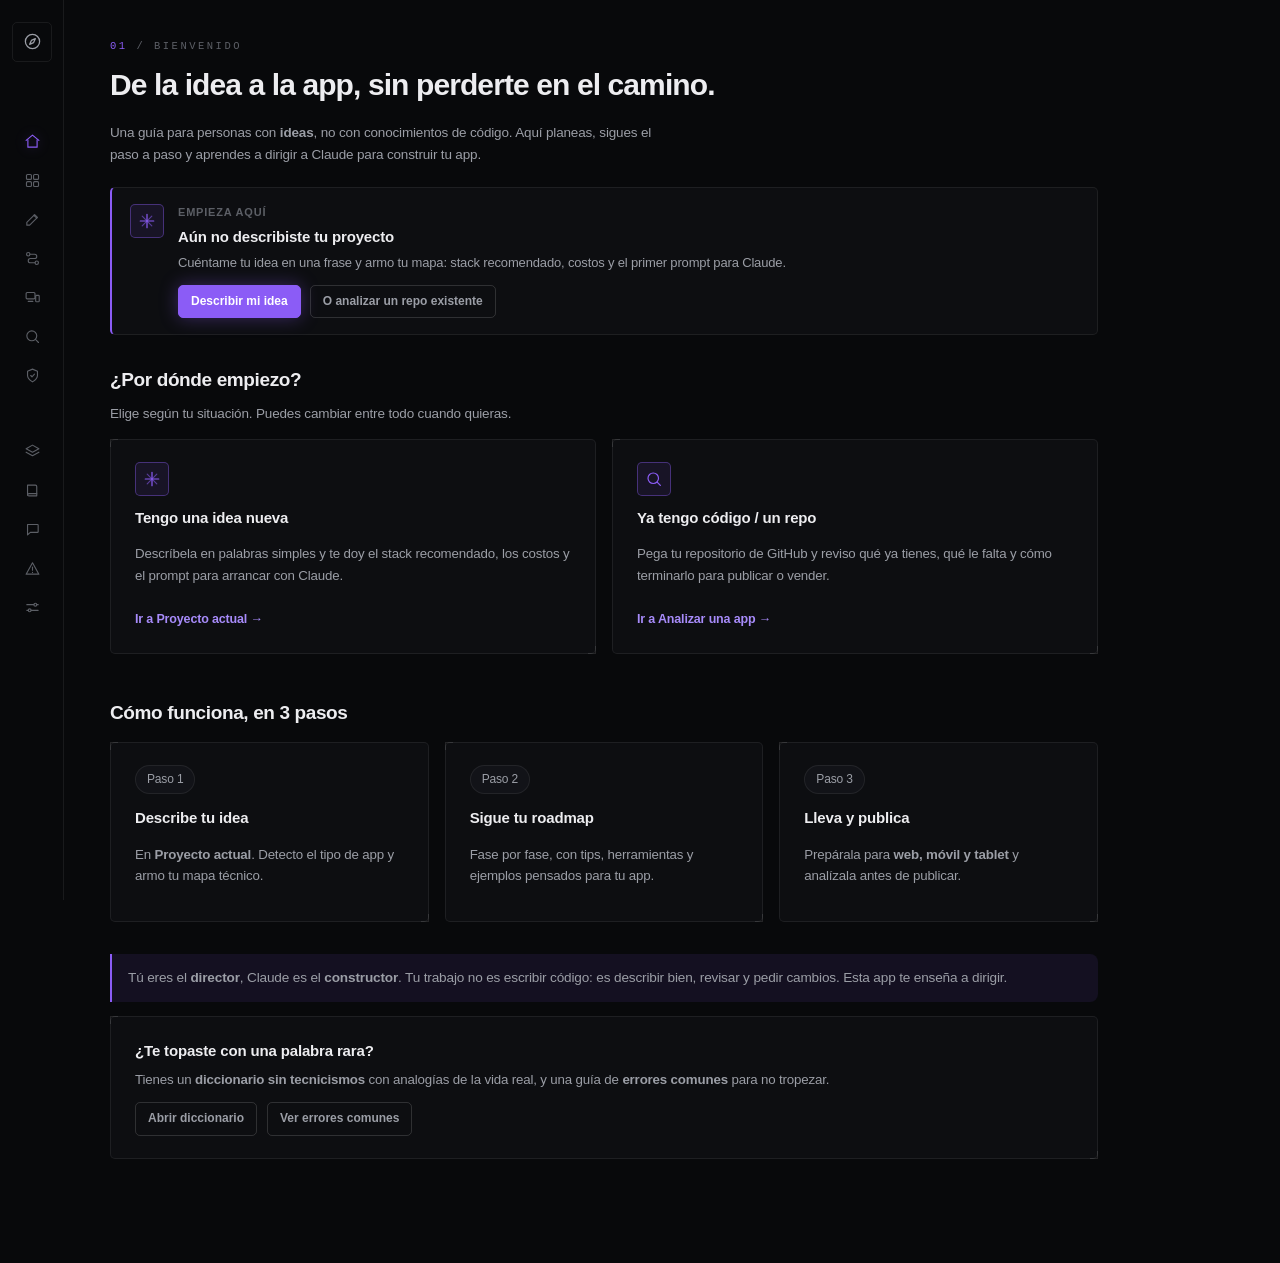
==== index.html @ 5eebf290 "Seguridad: añade .gitignore, vercel.json con CSP y elimina onclick inline - .gitignore: excluye .env" ====
<!DOCTYPE html>
<html lang="es" data-theme="dark">
<head>
<meta charset="UTF-8">
<meta name="viewport" content="width=device-width, initial-scale=1.0, viewport-fit=cover">
<title>Mapa de Apps · Tu copiloto de vibecoding</title>
<link rel="manifest" href="manifest.webmanifest">
<meta name="theme-color" content="#08090b" id="theme-color-meta">
<meta name="apple-mobile-web-app-capable" content="yes">
<meta name="apple-mobile-web-app-status-bar-style" content="black-translucent">
<meta name="apple-mobile-web-app-title" content="Mapa de Apps">
<link rel="apple-touch-icon" href="icon-192.png">
<link rel="icon" type="image/png" href="icon-192.png">
<link rel="stylesheet" href="styles.css">
</head>
<body>
<div class="wrap">
  <aside>
    <div class="brand"><div class="logo"><svg viewBox="0 0 24 24"><circle cx="12" cy="12" r="9"/><path d="M15.6 8.4l-2.2 5-5 2.2 2.2-5z"/></svg></div><div class="brand-txt"><b>Mapa de Apps</b><span>Tu copiloto de vibecoding</span></div></div>
    <nav id="nav">
      <div class="nav-h">Empieza aquí</div>
      <button class="nav-b on" data-go="inicio"><span class="num">01</span><span class="ic"><svg viewBox="0 0 24 24"><path d="M3 10.5 12 3l9 7.5"/><path d="M5.5 9.5V20h13V9.5"/></svg></span><span class="lbl">Inicio</span></button>
      <button class="nav-b" data-go="dashboard"><span class="num">02</span><span class="ic"><svg viewBox="0 0 24 24"><rect x="3.5" y="3.5" width="7" height="7" rx="1.5"/><rect x="13.5" y="3.5" width="7" height="7" rx="1.5"/><rect x="3.5" y="13.5" width="7" height="7" rx="1.5"/><rect x="13.5" y="13.5" width="7" height="7" rx="1.5"/></svg></span><span class="lbl">Mis proyectos</span></button>
      <button class="nav-b" data-go="proyecto"><span class="num">03</span><span class="ic"><svg viewBox="0 0 24 24"><path d="M4 20h4L19 9l-4-4L4 16z"/><path d="M14 6l4 4"/></svg></span><span class="lbl">Proyecto actual</span></button>
      <button class="nav-b" data-go="roadmap"><span class="num">04</span><span class="ic"><svg viewBox="0 0 24 24"><circle cx="6" cy="6" r="2.4"/><circle cx="18" cy="18" r="2.4"/><path d="M8.4 6H15a3 3 0 0 1 0 6H9a3 3 0 0 0 0 6h6.6"/></svg></span><span class="lbl">Roadmap del proyecto</span></button>
      <button class="nav-b" data-go="dispositivos"><span class="num">05</span><span class="ic"><svg viewBox="0 0 24 24"><rect x="3" y="5" width="12.5" height="9" rx="1.5"/><path d="M6 17.5h6.5"/><rect x="16.5" y="9" width="5" height="9" rx="1.2"/></svg></span><span class="lbl">Llevar a dispositivos</span></button>
      <button class="nav-b" data-go="analizar"><span class="num">06</span><span class="ic"><svg viewBox="0 0 24 24"><circle cx="11" cy="11" r="7"/><path d="M20.5 20.5 16.5 16.5"/></svg></span><span class="lbl">Analizar una app</span></button>
      <button class="nav-b" data-go="seguridad"><span class="num">07</span><span class="ic"><svg viewBox="0 0 24 24"><path d="M12 3l7 3v6c0 4-3 6.5-7 9-4-2.5-7-5-7-9V6z"/><path d="M9.5 12l1.8 1.8 3.5-3.6"/></svg></span><span class="lbl">Seguridad</span></button>
      <div class="nav-h">La guía</div>
      <button class="nav-b" data-go="arquitectura"><span class="num">08</span><span class="ic"><svg viewBox="0 0 24 24"><path d="M12 3l9 5-9 5-9-5z"/><path d="M3 13l9 5 9-5"/></svg></span><span class="lbl">Mapa de arquitectura</span></button>
      <button class="nav-b" data-go="diccionario"><span class="num">09</span><span class="ic"><svg viewBox="0 0 24 24"><path d="M5 4.5h11a2 2 0 0 1 2 2v13H7a2 2 0 0 1-2-2z"/><path d="M18 16.5H7a2 2 0 0 0-2 2"/></svg></span><span class="lbl">Diccionario</span></button>
      <button class="nav-b" data-go="prompts"><span class="num">10</span><span class="ic"><svg viewBox="0 0 24 24"><path d="M5 5h14a1 1 0 0 1 1 1v9a1 1 0 0 1-1 1H9l-4 3.5z"/></svg></span><span class="lbl">Prompts para Claude</span></button>
      <button class="nav-b" data-go="errores"><span class="num">11</span><span class="ic"><svg viewBox="0 0 24 24"><path d="M12 4 21 20H3z"/><path d="M12 10v4.5"/><path d="M12 17.5h.01"/></svg></span><span class="lbl">Errores comunes</span></button>
      <button class="nav-b" data-go="ajustes"><span class="num">12</span><span class="ic"><svg viewBox="0 0 24 24"><path d="M4 8h10M18 8h2M4 16h2M10 16h10"/><circle cx="16" cy="8" r="2"/><circle cx="8" cy="16" r="2"/></svg></span><span class="lbl">Ajustes</span></button>
    </nav>
    <div class="side-active">Proyecto activo:<b id="sideActive">—</b></div>
    <div class="side-foot">Hecho para personas con ideas, no con conocimientos de código. Todo se guarda en tu navegador.</div>
    <button class="theme-btn" id="themeBtnRail" title="Cambiar tema">
      <span class="i"><svg viewBox="0 0 24 24"><circle cx="12" cy="12" r="4"/><path d="M12 2v2.5M12 19.5V22M2 12h2.5M19.5 12H22M4.9 4.9l1.8 1.8M17.3 17.3l1.8 1.8M19.1 4.9l-1.8 1.8M6.7 17.3l-1.8 1.8"/></svg></span>
      <span class="lbl" id="themeLabel">Tema claro</span>
    </button>
  </aside>

  <main>
    <div class="mtop" id="mtop"></div>

    <!-- INICIO -->
    <section class="page on" id="inicio">
      <div class="eyebrow"><b>01</b> / Bienvenido</div>
      <h1>De la idea a la app, sin perderte en el camino.</h1>
      <p class="lead">Una guía para personas con <b>ideas</b>, no con conocimientos de código. Aquí planeas, sigues el paso a paso y aprendes a dirigir a Claude para construir tu app.</p>

      <!-- SIGUIENTE PASO dinámico: se llena según tu proyecto activo -->
      <div id="nextStepCard"></div>

      <h2 style="margin-top:30px">¿Por dónde empiezo?</h2>
      <p style="font-size:13.5px;margin-top:-6px">Elige según tu situación. Puedes cambiar entre todo cuando quieras.</p>
      <div class="grid g2" style="margin-top:14px">
        <div class="card startpath" data-go="proyecto">
          <div class="sp-ic"><span class="i"><svg viewBox="0 0 24 24"><path d="M12 3v18M3 12h18"/><path d="M5.6 5.6 18.4 18.4M18.4 5.6 5.6 18.4" opacity=".55"/></svg></span></div>
          <h3>Tengo una idea nueva</h3>
          <p style="font-size:13.3px">Descríbela en palabras simples y te doy el stack recomendado, los costos y el prompt para arrancar con Claude.</p>
          <span class="sp-go">Ir a Proyecto actual →</span>
        </div>
        <div class="card startpath" data-go="analizar">
          <div class="sp-ic"><span class="i"><svg viewBox="0 0 24 24"><circle cx="11" cy="11" r="7"/><path d="M20.5 20.5 16.5 16.5"/></svg></span></div>
          <h3>Ya tengo código / un repo</h3>
          <p style="font-size:13.3px">Pega tu repositorio de GitHub y reviso qué ya tienes, qué le falta y cómo terminarlo para publicar o vender.</p>
          <span class="sp-go">Ir a Analizar una app →</span>
        </div>
      </div>

      <h2 style="margin-top:30px">Cómo funciona, en 3 pasos</h2>
      <div class="grid g3" style="margin-top:14px">
        <div class="card"><div class="pill">Paso 1</div><h3 style="margin-top:12px">Describe tu idea</h3><p style="font-size:13.3px">En <b>Proyecto actual</b>. Detecto el tipo de app y armo tu mapa técnico.</p></div>
        <div class="card"><div class="pill">Paso 2</div><h3 style="margin-top:12px">Sigue tu roadmap</h3><p style="font-size:13.3px">Fase por fase, con tips, herramientas y ejemplos pensados para tu app.</p></div>
        <div class="card"><div class="pill">Paso 3</div><h3 style="margin-top:12px">Lleva y publica</h3><p style="font-size:13.3px">Prepárala para <b>web, móvil y tablet</b> y analízala antes de publicar.</p></div>
      </div>
      <div class="callout" style="margin-top:18px">Tú eres el <b>director</b>, Claude es el <b>constructor</b>. Tu trabajo no es escribir código: es describir bien, revisar y pedir cambios. Esta app te enseña a dirigir.</div>

      <div class="card" id="glossaryCard" style="display:none">
        <h3>¿Te topaste con una palabra rara?</h3>
        <p style="font-size:13.3px;margin:4px 0 0">Tienes un <b>diccionario sin tecnicismos</b> con analogías de la vida real, y una guía de <b>errores comunes</b> para no tropezar.</p>
        <div class="row" style="margin-top:12px"><button class="btn ghost sm" data-go="diccionario">Abrir diccionario</button><button class="btn ghost sm" data-go="errores">Ver errores comunes</button></div>
      </div>
    </section>

    <!-- DASHBOARD -->
    <section class="page" id="dashboard">
      <div class="eyebrow"><b>02</b> / Tus ideas</div>
      <h1>Mis proyectos</h1>
      <p class="lead">Crea y administra todas tus apps. Cada una guarda su descripción, stack, notas y avance por separado.</p>
      <div class="row" style="margin:18px 0 6px">
        <button class="btn" id="newProjBtn"><span class="i"><svg viewBox="0 0 24 24"><path d="M12 5v14M5 12h14"/></svg></span> Nuevo proyecto</button>
        <button class="btn ghost sm" id="exportBtn"><span class="i"><svg viewBox="0 0 24 24"><path d="M12 4v11"/><path d="M7.5 10.5 12 15l4.5-4.5"/><path d="M5 19h14"/></svg></span> Exportar respaldo</button>
        <button class="btn ghost sm" id="importBtn"><span class="i"><svg viewBox="0 0 24 24"><path d="M12 15V4"/><path d="M7.5 8.5 12 4l4.5 4.5"/><path d="M5 19h14"/></svg></span> Importar respaldo</button>
        <input type="file" id="importFile" accept="application/json" style="display:none">
      </div>
      <div class="grid g2" id="projGrid" style="margin-top:8px"></div>
    </section>

    <!-- PROYECTO ACTUAL -->
    <section class="page" id="proyecto">
      <div class="eyebrow"><b>03</b> / Asistente</div>
      <h1>Proyecto actual</h1>
      <div class="pbar">
        <span class="lbl">Trabajando en:</span>
        <select id="projSwitch"></select>
        <button class="btn ghost sm" id="renameBtn"><span class="i"><svg viewBox="0 0 24 24"><path d="M4 20h4L19 9l-4-4L4 16z"/><path d="M14 6l4 4"/></svg></span> Renombrar</button>
        <button class="btn ghost sm" id="newProjBtn2"><span class="i"><svg viewBox="0 0 24 24"><path d="M12 5v14M5 12h14"/></svg></span> Nuevo</button>
        <button class="btn danger sm" id="delBtn"><span class="i"><svg viewBox="0 0 24 24"><path d="M5 7h14"/><path d="M9 7V5h6v2"/><path d="M7 7l1 12h8l1-12"/></svg></span> Eliminar</button>
      </div>
      <p class="lead">Cuéntame tu idea. Te doy un <b>resumen técnico</b>, un <b>ranking de tecnologías</b> con el porqué, los <b>costos estimados</b> y el <b>prompt perfecto</b> para Claude.</p>

      <div class="card">
        <div class="form-sec">Lo esencial</div>
        <label>1 · ¿Qué hace tu app, en una frase? <span style="color:var(--bad)">*</span></label>
        <input id="f_que" placeholder="Ej: una app donde la gente apunta los libros que leyó y les pone nota">
        <div class="hint">Habla como se lo contarías a un amigo. (Esto también ayuda a detectar tu tipo de app.)</div>
        <label>2 · ¿Qué problema resuelve o por qué la haces?</label>
        <input id="f_problema" placeholder="Ej: olvido qué libros ya leí y cuáles me gustaron">
        <div class="hint">Tener claro el "para qué" evita construir cosas que no sirven.</div>
        <label>3 · ¿Quién la va a usar?</label>
        <input id="f_quien" placeholder="Ej: yo y mis amigos lectores / clientes de mi negocio / cualquiera">

        <div class="form-sec">Cómo debe funcionar</div>
        <div class="grid g2">
          <div><label>4 · ¿Dónde la quieres usar?</label>
            <select id="f_donde"><option value="web">En el navegador (web)</option><option value="movil">En el celular (app móvil)</option><option value="ambos">En ambos</option><option value="nose">No estoy seguro</option></select></div>
          <div><label>5 · ¿Necesita guardar información?</label>
            <select id="f_datos"><option value="no">No, solo muestra/calcula</option><option value="local">Sí, solo en mi dispositivo</option><option value="nube">Sí, varias personas y desde cualquier lado</option></select></div>
        </div>
        <div class="grid g2">
          <div><label>6 · ¿Necesita iniciar sesión (cuentas)?</label>
            <select id="f_login"><option value="no">No</option><option value="si">Sí, usuario y contraseña</option><option value="nose">No lo sé todavía</option></select></div>
          <div><label>7 · ¿Qué tan grande la imaginas?</label>
            <select id="f_escala"><option value="hobby">Pequeña / personal</option><option value="negocio">Negocio / varios usuarios</option><option value="grande">Grande / quiero que crezca</option></select></div>
        </div>
        <label>8 · Funciones que imaginas (las que quieras)</label>
        <textarea id="f_func" placeholder="Ej: lista, buscador, subir fotos, notificaciones, compartir, chat en tiempo real, pagos..."></textarea>
        <label>9 · ¿Conecta con servicios externos? <span style="color:var(--ink-dim)">(opcional)</span></label>
        <input id="f_integraciones" placeholder="Ej: pagos (Stripe), mapas, enviar correos, login con Google, IA...">
        <div class="hint">Las "integraciones" son servicios de terceros que tu app usa. Saberlo desde el inicio ahorra rehacer.</div>
        <label>10 · ¿Maneja datos delicados?</label>
        <select id="f_sensibles"><option value="no">No</option><option value="personales">Sí, datos personales (nombres, correos, direcciones)</option><option value="pagos">Sí, pagos o datos financieros</option><option value="salud">Sí, salud u otros datos muy sensibles</option></select>
        <div class="hint">Esto cambia las medidas de seguridad y privacidad necesarias.</div>

        <details class="form-collapse">
        <summary class="form-sec">Diseño y contexto <span class="form-sec-opt">opcional</span> <span class="chev">›</span></summary>
        <div class="grid g2">
          <div><label>11 · Estilo visual que te gusta</label>
            <select id="f_estilo"><option value="auto">Que Claude proponga</option><option value="minimal">Minimalista y limpio</option><option value="moderno">Moderno / tech</option><option value="colorido">Colorido y divertido</option><option value="elegante">Elegante / premium</option><option value="corporativo">Serio / corporativo</option></select></div>
          <div><label>12 · ¿Cómo se sostiene? <span style="color:var(--ink-dim)">(opcional)</span></label>
            <select id="f_monetiza"><option value="no">No aplica / proyecto personal</option><option value="gratis">Gratis (sin cobrar)</option><option value="pago-unico">Pago único</option><option value="suscripcion">Suscripción mensual</option><option value="anuncios">Anuncios</option><option value="comision">Comisión por venta</option></select></div>
        </div>
        <label>13 · Apps o webs que te gustan como referencia <span style="color:var(--ink-dim)">(opcional)</span></label>
        <input id="f_inspiracion" placeholder="Ej: me gusta cómo se ve Notion / la simpleza de Apple Notes">
        <div class="grid g2">
          <div><label>14 · Presupuesto</label>
            <select id="f_presupuesto"><option value="gratis">Solo herramientas gratis</option><option value="poco">Poco (unos pocos US$/mes)</option><option value="flexible">Flexible si vale la pena</option></select></div>
          <div><label>15 · ¿Para cuándo lo quieres?</label>
            <select id="f_plazo"><option value="sin-prisa">Sin prisa / aprendiendo</option><option value="semanas">En unas semanas</option><option value="pronto">Lo antes posible</option></select></div>
        </div>
        </details>

        <div class="row" style="margin-top:18px"><button class="btn" id="genBtn"><span class="i"><svg viewBox="0 0 24 24"><path d="M12 3v18M3 12h18"/><path d="M5.6 5.6 18.4 18.4M18.4 5.6 5.6 18.4" opacity=".55"/></svg></span> Generar mi mapa</button><button class="btn ghost sm" id="clearBtn">Limpiar campos</button></div>
      </div>

      <div class="card">
        <h3><span class="i"><svg viewBox="0 0 24 24"><path d="M6 3.5h8L19 8v12.5H6z"/><path d="M14 3.5V8h5"/><path d="M9 13h6M9 16.5h4"/></svg></span>Notas del proyecto</h3>
        <p style="font-size:12.5px;margin:0 0 4px">Apunta ideas, links, decisiones o lo que Claude te explique. Se guarda solo, en este proyecto.</p>
        <textarea id="f_notes" style="min-height:120px" placeholder="Ej: Claude me recomendó empezar por la pantalla de lista. Pendiente: decidir colores. Link al diseño: ..."></textarea>
      </div>

      <div class="out" id="projOut">
        <h2><span class="i"><svg viewBox="0 0 24 24"><rect x="5" y="3.5" width="14" height="17" rx="2"/><path d="M9 8h6M9 12h6M9 16h4"/></svg></span>Tu resumen (en idioma técnico)</h2>
        <div class="card" id="briefCard"></div>
        <h2><span class="i"><svg viewBox="0 0 24 24"><path d="M12 3 21 8l-9 5-9-5z"/><path d="M3 13l9 5 9-5"/></svg></span>Tu stack: opciones rankeadas para TU proyecto</h2>
        <p style="font-size:13.5px">Para cada pieza, opciones de mejor a peor <b>para tu caso</b>, con el porqué. El número 1 es la recomendación.</p>
        <div id="rankStack"></div>
        <h2><span class="i"><svg viewBox="0 0 24 24"><circle cx="12" cy="12" r="8.5"/><path d="M12 7v10M14.5 9.3a2.6 2.6 0 0 0-2.5-1.3c-1.6 0-2.6.9-2.6 2s1 1.8 2.6 2 2.6.9 2.6 2-1 2-2.6 2a2.6 2.6 0 0 1-2.5-1.3"/></svg></span>Costos estimados</h2>
        <p style="font-size:13.5px">Aproximado según tu stack y escala. La mayoría empieza <b>gratis</b>; pagas cuando creces.</p>
        <div class="card" id="costCard"></div>
        <h2><span class="i"><svg viewBox="0 0 24 24"><path d="M5 5h14a1 1 0 0 1 1 1v9a1 1 0 0 1-1 1H9l-4 3.5z"/></svg></span>Tu primer prompt para Claude</h2>
        <p style="font-size:13.5px">Incluye ya tu stack recomendado. Copia y pega en Claude Code.</p>
        <div class="prompt"><div class="ph">Prompt de arranque <button class="btn ghost sm copy" data-copy="#startPrompt">Copiar</button></div><pre id="startPrompt"></pre></div>
        <div class="callout">Todo queda guardado en este proyecto. Cambia de proyecto arriba sin perder nada.</div>
      </div>
    </section>

    <!-- ROADMAP -->
    <section class="page" id="roadmap">
      <div class="eyebrow"><b>04</b> / La ruta, adaptada a ti</div>
      <h1>Roadmap del proyecto</h1>
      <p class="lead">Avance de <b id="rmProjName">—</b> <span id="rmTypeTag"></span>. Cada paso trae explicación, herramientas y un ejemplo pensado para tu tipo de app.</p>
      <div class="nextbanner" id="nextBanner"></div>
      <div class="progwrap"><div class="progbar" id="rmProg"></div></div>
      <p class="hint" id="rmProgTxt"></p>
      <div id="phases" style="margin-top:18px"></div>
    </section>

    <!-- ANALIZAR -->
    <section class="page" id="analizar">
      <div class="eyebrow"><b>06</b> / Auditoría</div>
      <h1>Analizar una app existente</h1>
      <p class="lead">Pega un repositorio de GitHub y reviso tu app contra todo el ciclo de vida. Detecto <b>qué tipo de proyecto es</b> y te digo <b>qué ya tienes, qué está a medias y qué falta</b> — cada carencia con <b>cómo solucionarla, opciones y ejemplos</b>.</p>
      <div class="an-modes">
        <button class="an-mode on" data-mode="github">Repositorio de GitHub</button>
        <button class="an-mode" data-mode="otro">Web en vivo / carpeta local</button>
      </div>
      <div id="anGithub">
        <div class="card">
          <label>Enlace del repositorio (público)</label>
          <input id="anUrl" placeholder="https://github.com/usuario/mi-proyecto">
          <div class="hint">Funciona con repos públicos. Ej: <code>https://github.com/facebook/react</code> o solo <code>usuario/repo</code>.</div>
          <div class="row" style="margin-top:14px"><button class="btn" id="anBtn"><span class="i"><svg viewBox="0 0 24 24"><circle cx="11" cy="11" r="7"/><path d="M20.5 20.5 16.5 16.5"/></svg></span> Analizar repositorio</button><button class="btn ghost" id="anSaveBtn"><span class="i"><svg viewBox="0 0 24 24"><path d="M6 4.5h9L18.5 8v11.5H6z"/><path d="M9 4.5V9h6"/><rect x="9" y="13" width="6" height="6.5"/></svg></span> Guardar enlace</button></div>
          <div id="anSaved" style="margin-top:14px"></div>
        </div>
      </div>
      <div id="anOtro" style="display:none">
        <div class="card">
          <p>Por seguridad, los navegadores no dejan que esta app lea el código de una web en vivo ajena ni tus carpetas locales. Pero tu copiloto <b>Claude Code SÍ puede</b> leer toda la carpeta o el repo. Copia este prompt y pásaselo apuntando a tu proyecto:</p>
          <div class="prompt"><div class="ph">Prompt de auditoría completa <button class="btn ghost sm copy" data-copy="#anAuditPrompt">Copiar</button></div><pre id="anAuditPrompt"></pre></div>
          <p class="hint">Tip: para una web en vivo cuyo código no tengas, también puedes pedirle a Claude que la abra y la revise visualmente.</p>
        </div>
      </div>
      <div id="anResult" style="display:none"></div>
    </section>

    <!-- SEGURIDAD -->
    <section class="page" id="seguridad">
      <div class="eyebrow"><b>07</b> / Blindaje</div>
      <h1>Seguridad de tu app</h1>
      <p class="lead">Lo que más se descuida en vibecoding. Aquí <b>escaneo tu repo</b> en busca de fallos reales (claves expuestas, archivos peligrosos…), te doy un <b>roadmap de seguridad</b> con checklist, y <b>recomendaciones de blindaje</b> contra ataques y abuso de APIs de IA — todo con cómo corregirlo y prompts.</p>
      <div class="an-modes" id="secTabs">
        <button class="an-mode on" data-sectab="auditar">Auditar mi repo</button>
        <button class="an-mode" data-sectab="roadmap">Roadmap de seguridad</button>
        <button class="an-mode" data-sectab="blindaje">Recomendaciones de blindaje</button>
      </div>

      <div id="secAuditar">
        <div class="card">
          <label>Enlace del repositorio (público)</label>
          <input id="secUrl" placeholder="https://github.com/usuario/mi-proyecto">
          <div class="hint">Reviso el código en busca de secretos filtrados, dependencias riesgosas y prácticas inseguras. Solo lectura; no modifico nada.</div>
          <div class="row" style="margin-top:14px"><button class="btn" id="secBtn"><span class="i"><svg viewBox="0 0 24 24"><path d="M12 3l7 3v6c0 4-3 6.5-7 9-4-2.5-7-5-7-9V6z"/><path d="M9.5 12l1.8 1.8 3.5-3.6"/></svg></span> Auditar seguridad</button></div>
        </div>
        <div id="secResult" style="display:none"></div>
      </div>

      <div id="secRoadmap" style="display:none">
        <div class="pbar"><span class="lbl">Proyecto:</span><select id="secSwitch"></select></div>
        <div id="secRoadmapBody"></div>
      </div>

      <div id="secBlindaje" style="display:none"></div>
    </section>

    <!-- DISPOSITIVOS -->
    <section class="page" id="dispositivos">
      <div class="eyebrow"><b>05</b> / Multiplataforma</div>
      <h1>Llevar a dispositivos</h1>
      <p class="lead">El camino para que tu app funcione en <b>iPhone, Android, tablet y web</b>. Elige el dispositivo, sigue su checklist y copia los prompts. Tu avance se guarda por proyecto.</p>
      <div class="pbar">
        <span class="lbl">Proyecto:</span>
        <select id="devSwitch"></select>
        <span class="hint" id="devHint" style="margin:0"></span>
      </div>
      <div class="an-modes" id="devTabs"></div>
      <div id="devBody"></div>
    </section>

    <!-- ARQUITECTURA -->
    <section class="page" id="arquitectura">
      <div class="eyebrow"><b>08</b> / El plano</div>
      <h1>Mapa de arquitectura</h1>
      <p class="lead">Toda app tiene estas capas. Piénsalo como un restaurante: un <b>salón</b> (lo que ve el cliente), una <b>cocina</b> (procesa) y una <b>despensa</b> (guarda).</p>
      <div class="diagram" style="margin-top:20px">
        <div class="layer"><div class="lh"><span class="i"><svg viewBox="0 0 24 24"><rect x="3.5" y="4.5" width="17" height="15" rx="2"/><path d="M3.5 9h17"/></svg></span> <b>FRONTEND — el salón</b><span class="pill">Lo que el usuario ve</span></div><div class="boxes"><div class="abox"><b>Interfaz (UI)</b><span>Botones, pantallas, colores</span></div><div class="abox"><b>Interacción</b><span>Qué pasa al hacer clic</span></div></div></div>
        <div class="flowdot">▼</div>
        <div class="layer"><div class="lh"><span class="i"><svg viewBox="0 0 24 24"><circle cx="12" cy="12" r="3"/><path d="M12 3.5v3M12 17.5v3M4.6 7.5l2.6 1.5M16.8 15l2.6 1.5M19.4 7.5 16.8 9M7.2 15l-2.6 1.5"/></svg></span> <b>BACKEND — la cocina</b><span class="pill">El cerebro, invisible</span></div><div class="boxes"><div class="abox"><b>Lógica</b><span>Las reglas: "si X entonces Y"</span></div><div class="abox"><b>API</b><span>El mesero que lleva y trae</span></div><div class="abox"><b>Autenticación</b><span>Quién eres y si puedes entrar</span></div></div></div>
        <div class="flowdot">▼</div>
        <div class="layer"><div class="lh"><span class="i"><svg viewBox="0 0 24 24"><ellipse cx="12" cy="6" rx="7" ry="3"/><path d="M5 6v12c0 1.7 3.1 3 7 3s7-1.3 7-3V6"/><path d="M5 12c0 1.7 3.1 3 7 3s7-1.3 7-3"/></svg></span> <b>BASE DE DATOS — la despensa</b><span class="pill">Donde vive la info</span></div><div class="boxes"><div class="abox"><b>Datos guardados</b><span>Usuarios, publicaciones...</span></div><div class="abox"><b>Archivos</b><span>Fotos, documentos</span></div></div></div>
        <div class="flowdot">▼</div>
        <div class="layer" style="border-style:solid;border-color:color-mix(in srgb,var(--accent) 40%,transparent)"><div class="lh"><span class="i"><svg viewBox="0 0 24 24"><path d="M12 15V4"/><path d="M7.5 8.5 12 4l4.5 4.5"/><path d="M5 19h14"/></svg></span> <b>DEPLOY — abrir el restaurante</b><span class="pill">Publicar para otros</span></div><div class="boxes"><div class="abox"><b>Hosting</b><span>El servidor donde vive online</span></div><div class="abox"><b>Dominio</b><span>Tu dirección: mi-app.com</span></div></div></div>
      </div>
      <div class="callout">No toda app necesita todas las capas. Una calculadora solo necesita <b>frontend</b>; una red social, las cuatro.</div>
    </section>

    <!-- DICCIONARIO -->
    <section class="page" id="diccionario">
      <div class="eyebrow"><b>09</b> / Traductor</div>
      <h1>Diccionario sin tecnicismos</h1>
      <p class="lead">Cada palabra rara explicada con una analogía de la vida real.</p>
      <div class="search"><input id="dictSearch" placeholder="Busca un término..."></div>
      <div class="grid g2" id="dictGrid"></div>
      <p id="dictEmpty" style="display:none;color:var(--ink-dim)">No lo encontré. Pídeselo a Claude: "explícame qué es ___ como si tuviera 10 años".</p>
    </section>

    <!-- PROMPTS -->
    <section class="page" id="prompts">
      <div class="eyebrow"><b>10</b> / El idioma de Claude</div>
      <h1>Prompts listos para copiar</h1>
      <p class="lead">Frases probadas. Copia, pega, ajusta lo que está <b>[entre corchetes]</b>.</p>
      <div id="promptList" style="margin-top:8px"></div>
      <h2>Las 5 reglas de oro</h2>
      <div class="card">
        <div class="check" style="display:flex;gap:10px;padding:8px 0;font-size:14px;color:var(--ink-soft)"><input type="checkbox" disabled checked><span><b>Sé específico.</b> "Botón azul arriba a la derecha que diga Guardar".</span></div>
        <div class="check" style="display:flex;gap:10px;padding:8px 0;font-size:14px;color:var(--ink-soft)"><input type="checkbox" disabled checked><span><b>Una cosa a la vez.</b> Pide, mira, sigue.</span></div>
        <div class="check" style="display:flex;gap:10px;padding:8px 0;font-size:14px;color:var(--ink-soft)"><input type="checkbox" disabled checked><span><b>Da contexto.</b> Para qué es, quién la usa, cómo debe sentirse.</span></div>
        <div class="check" style="display:flex;gap:10px;padding:8px 0;font-size:14px;color:var(--ink-soft)"><input type="checkbox" disabled checked><span><b>Muestra el error completo.</b> Copia TODO el texto rojo.</span></div>
        <div class="check" style="display:flex;gap:10px;padding:8px 0;font-size:14px;color:var(--ink-soft)"><input type="checkbox" disabled checked><span><b>Pide explicaciones.</b> "Explícame qué hiciste en simple".</span></div>
      </div>
    </section>

    <!-- ERRORES -->
    <section class="page" id="errores">
      <div class="eyebrow"><b>11</b> / Evita tropezar</div>
      <h1>Errores comunes (y cómo resolverlos)</h1>
      <p class="lead">Lo que casi todos hacen mal al empezar con vibecoding.</p>
      <div id="mistakeList" style="margin-top:8px"></div>
    </section>
    <!-- AJUSTES -->
    <section class="page" id="ajustes">
      <div class="eyebrow"><b>12</b> / A tu gusto</div>
      <h1>Ajustes</h1>
      <p class="lead">Personaliza la apariencia de la app. Todo se aplica al instante y se guarda en este dispositivo.</p>
      <div class="card"><h3>Apariencia</h3>
        <label>Tema</label>
        <div class="segrow"><button class="seg" data-pref="theme" data-val="dark">Oscuro</button><button class="seg" data-pref="theme" data-val="light">Claro</button></div>
        <label>Color de acento</label>
        <div class="segrow">
          <button class="sw" data-pref="accent" data-val="violeta" style="--sw:#8b5cf6" title="Violeta"></button>
          <button class="sw" data-pref="accent" data-val="cian" style="--sw:#06b6d4" title="Cian"></button>
          <button class="sw" data-pref="accent" data-val="verde" style="--sw:#10b981" title="Verde"></button>
          <button class="sw" data-pref="accent" data-val="ambar" style="--sw:#f59e0b" title="Ámbar"></button>
          <button class="sw" data-pref="accent" data-val="rosa" style="--sw:#ec4899" title="Rosa"></button>
        </div>
        <label>Intensidad del glow</label>
        <div class="segrow"><button class="seg" data-pref="glow" data-val="apagado">Apagado</button><button class="seg" data-pref="glow" data-val="suave">Suave</button><button class="seg" data-pref="glow" data-val="normal">Normal</button><button class="seg" data-pref="glow" data-val="fuerte">Fuerte</button></div>
      </div>
      <div class="card"><h3>Riel de navegación</h3>
        <label>Tamaño de iconos</label>
        <div class="segrow"><button class="seg" data-pref="railIc" data-val="pequeno">Pequeño</button><button class="seg" data-pref="railIc" data-val="normal">Normal</button><button class="seg" data-pref="railIc" data-val="grande">Grande</button></div>
        <label>Comportamiento</label>
        <div class="segrow"><button class="seg" data-pref="railMode" data-val="hover">Expandir al pasar</button><button class="seg" data-pref="railMode" data-val="fijo">Siempre expandido</button><button class="seg" data-pref="railMode" data-val="colapsado">Siempre colapsado</button></div>
      </div>
      <div class="card"><h3>Texto</h3>
        <label>Tamaño</label>
        <div class="segrow"><button class="seg" data-pref="fontZoom" data-val="compacto">Compacto</button><button class="seg" data-pref="fontZoom" data-val="normal">Normal</button><button class="seg" data-pref="fontZoom" data-val="grande">Grande</button></div>
        <label>Tono del gris</label>
        <div class="segrow"><button class="seg" data-pref="inkTone" data-val="neutro">Neutro</button><button class="seg" data-pref="inkTone" data-val="calido">Cálido</button><button class="seg" data-pref="inkTone" data-val="frio">Frío</button></div>
        <label>Contraste</label>
        <div class="segrow"><button class="seg" data-pref="inkContrast" data-val="suave">Suave</button><button class="seg" data-pref="inkContrast" data-val="normal">Normal</button><button class="seg" data-pref="inkContrast" data-val="alto">Alto</button></div>
      </div>
      <div class="row"><button class="btn ghost" id="resetPrefs">Restaurar todo</button></div>
      <p style="font-size:11.5px;color:var(--ink-dim);margin-top:10px">Estos ajustes se guardan solo en este navegador; no viajan en los respaldos.</p>
    </section>
  </main>
</div>
<div class="toast" id="toast">Copiado ✓</div>

<script src="app.js"></script>
</body>
</html>
---- styles.css ----
:root{
    --accent:#8b5cf6;
    --accent-glow:rgba(139,92,246,.35);
    --accent-soft:rgba(139,92,246,.09);
    --r:5px;
    --shadow:none;
    --t:160ms cubic-bezier(.4,0,.2,1);
    --mono:"SFMono-Regular",ui-monospace,Menlo,Consolas,monospace;
    --sans:-apple-system,BlinkMacSystemFont,"Segoe UI",Roboto,Helvetica,Arial,sans-serif;
  }
  [data-theme="dark"]{
    --bg:#08090b; --bg-soft:#0b0c0f; --panel:#0d0e11; --panel-2:#121318;
    --line:rgba(255,255,255,.07); --line-soft:rgba(255,255,255,.045); --line-strong:rgba(255,255,255,.14);
    --ink:#ededf0; --ink-soft:#9b9ea6; --ink-dim:#5c5f66;
    --brand:var(--accent); --brand-2:#a78bfa;
    --ok:#3eb46c; --warn:#d9a425; --bad:#e06363; --gold:#d9a425;
    --code-ink:#c9cdd6;
  }
  [data-theme="light"]{
    --bg:#fafafa; --bg-soft:#f6f6f7; --panel:#ffffff; --panel-2:#f4f4f5;
    --line:rgba(0,0,0,.09); --line-soft:rgba(0,0,0,.055); --line-strong:rgba(0,0,0,.18);
    --ink:#18181b; --ink-soft:#52525b; --ink-dim:#a1a1aa;
    --brand:var(--accent); --brand-2:#7c3aed;
    --ok:#15803d; --warn:#a16207; --bad:#b91c1c; --gold:#a16207;
    --code-ink:#3f3f46;
  }
  *{box-sizing:border-box} html,body{margin:0;padding:0}
  body{background:var(--bg);color:var(--ink);font-family:var(--sans);line-height:1.6;-webkit-font-smoothing:antialiased;letter-spacing:-.01em;transition:background var(--t),color var(--t);}
  ::selection{background:var(--accent-glow)}
  svg{fill:none;stroke:currentColor;stroke-width:1.6;stroke-linecap:round;stroke-linejoin:round}
  .i{display:inline-block;width:1.05em;height:1.05em;vertical-align:-.16em;flex:none}
  .i svg{width:100%;height:100%;display:block}
  h2 .i,h3 .i{width:18px;height:18px;color:var(--ink-dim);vertical-align:-.18em;margin-right:7px}
  .btn .i{width:15px;height:15px}
  .medal-n{flex:none;width:22px;height:22px;border-radius:50%;display:grid;place-items:center;font-size:11px;font-weight:600;color:var(--ink-dim);border:1px solid var(--line);background:var(--panel-2)}
  .opt.best .medal-n{color:var(--brand);border-color:color-mix(in srgb,var(--accent) 40%,transparent);background:var(--accent-soft)}
  .st-ok{color:var(--ok)} .st-partial{color:var(--warn)} .st-missing{color:var(--bad)} .st-info{color:var(--ink-dim)}
  a{color:var(--ink);text-decoration:none}
  .wrap{display:grid;grid-template-columns:64px 1fr;min-height:100vh;transition:grid-template-columns var(--t)}
  .wrap.exp{grid-template-columns:230px 1fr}
  .wrap:focus-within{grid-template-columns:230px 1fr}
  .wrap.exp aside{overflow-y:auto}
  aside{position:sticky;top:0;height:100vh;overflow:hidden;background:var(--bg);border-right:1px solid var(--line);padding:18px 12px;display:flex;flex-direction:column}
  aside{padding-left:max(12px,env(safe-area-inset-left))}
  .brand{display:flex;align-items:center;gap:11px;margin:0 0 20px}
  .logo{width:40px;height:40px;border-radius:var(--r);flex:none;display:grid;place-items:center;border:1px solid var(--line);color:var(--ink-soft);background:transparent}
  .logo svg{width:19px;height:19px}
  .brand-txt{opacity:0;transition:opacity var(--t);white-space:nowrap}
  .wrap.exp .brand-txt,.wrap:focus-within .brand-txt{opacity:1}
  .brand b{font-size:13.5px;display:block;font-weight:600;letter-spacing:-.02em}
  .brand span{font-size:10.5px;color:var(--ink-dim)}
  nav{display:flex;flex-direction:column;gap:1px}
  .nav-h{font-family:var(--mono);font-size:9px;text-transform:uppercase;letter-spacing:2px;color:var(--ink-dim);margin:16px 11px 6px;white-space:nowrap;opacity:0;transition:opacity var(--t)}
  .wrap.exp .nav-h,.wrap:focus-within .nav-h{opacity:1}
  .nav-b{display:flex;align-items:center;gap:12px;width:100%;text-align:left;cursor:pointer;background:transparent;border:0;color:var(--ink-dim);font:inherit;font-size:12.5px;padding:9px 11px;border-radius:var(--r);white-space:nowrap;transition:color var(--t),background var(--t)}
  /* sin números en el menú: los iconos no se desplazan ni colapsado ni expandido */
  .nav-b .num{display:none}
  .nav-b .lbl{opacity:0;transition:opacity var(--t)}
  .wrap.exp .nav-b .num,.wrap.exp .nav-b .lbl,.wrap:focus-within .nav-b .num,.wrap:focus-within .nav-b .lbl{opacity:1}
  .nav-b .ic{width:18px;height:18px;flex:none;display:grid;place-items:center;color:inherit}
  .nav-b .ic svg{width:var(--rail-ic,17px);height:var(--rail-ic,17px);display:block}
  .nav-b:hover{color:var(--ink-soft);background:var(--panel-2)}
  .nav-b.on{color:var(--ink)}
  .nav-b.on .ic{color:var(--accent);filter:drop-shadow(0 0 6px var(--accent-glow))}
  .side-active{margin:14px 9px 0;font-size:10.5px;color:var(--ink-dim);white-space:nowrap;overflow:hidden;text-overflow:ellipsis;opacity:0;transition:opacity var(--t)}
  .wrap.exp .side-active,.wrap:focus-within .side-active{opacity:1}
  .side-active b{color:var(--ink-soft);display:block;font-size:12px;margin-top:2px;font-weight:500}
  .side-foot{margin:14px 9px 6px;font-size:10.5px;color:var(--ink-dim);border-top:1px solid var(--line);padding-top:12px;white-space:normal;opacity:0;transition:opacity var(--t)}
  .wrap.exp .side-foot,.wrap:focus-within .side-foot{opacity:1}
  .theme-btn{display:flex;align-items:center;gap:12px;width:100%;margin-top:auto;border:1px solid var(--line);background:transparent;color:var(--ink-dim);font:inherit;font-size:11.5px;padding:9px 11px;border-radius:var(--r);cursor:pointer;white-space:nowrap;transition:color var(--t),border-color var(--t)}
  .theme-btn:hover{color:var(--ink-soft);border-color:var(--line-strong)}
  .theme-btn .i{width:15px;height:15px;flex:none}
  .theme-btn .lbl{opacity:0;transition:opacity var(--t)}
  .wrap.exp .theme-btn .lbl,.wrap:focus-within .theme-btn .lbl{opacity:1}
  main{padding:38px 46px 90px;max-width:1080px}
  main{padding-left:max(46px,env(safe-area-inset-left));padding-right:max(46px,env(safe-area-inset-right))}
  @media(min-width:1300px){main{margin-inline:auto}}
  .page{display:none;animation:fade .35s ease} .page.on{display:block}
  @keyframes fade{from{opacity:0;transform:translateY(8px)}to{opacity:1;transform:none}}
  .eyebrow{font-family:var(--mono);font-size:10.5px;letter-spacing:2.5px;color:var(--ink-dim);text-transform:uppercase;font-weight:400}
  .eyebrow b{color:var(--accent);font-weight:500}
  h1{font-size:30px;font-weight:650;letter-spacing:-.03em;margin:6px 0 8px}
  h2{font-size:19px;margin:34px 0 14px;font-weight:600;letter-spacing:-.02em} h3{font-size:15px;margin:0 0 6px;font-weight:600}
  .lead{color:var(--ink-soft);font-size:13.5px;max-width:560px} p{color:var(--ink-soft)}
  .card{position:relative;background:var(--panel);border:1px solid var(--line);border-radius:var(--r);padding:22px 24px;margin-bottom:14px;transition:border-color var(--t)}
  .card:hover{border-color:var(--line-strong)}
  .card::before,.card::after{content:"";position:absolute;width:7px;height:7px;border:0 solid var(--line-strong);opacity:.8;pointer-events:none}
  .card::before{top:-1px;left:-1px;border-top-width:1px;border-left-width:1px}
  .card::after{bottom:-1px;right:-1px;border-bottom-width:1px;border-right-width:1px}
  .grid{display:grid;gap:16px} .g2{grid-template-columns:1fr 1fr} .g3{grid-template-columns:repeat(3,1fr)}
  @media(max-width:880px){.g2,.g3{grid-template-columns:1fr}}
  .pill{display:inline-flex;align-items:center;gap:6px;font-size:12px;padding:4px 11px;border-radius:999px;background:var(--panel-2);border:1px solid var(--line);color:var(--ink-soft)}
  label{display:block;font-family:var(--mono);font-size:10px;letter-spacing:1.8px;text-transform:uppercase;color:var(--ink-dim);margin:14px 0 4px}
  input:not([type=checkbox]):not([type=file]):not([type=radio]),textarea,select{width:100%;font:inherit;font-size:13.5px;background:transparent;border:0;border-bottom:1px solid var(--line-strong);color:var(--ink);padding:7px 1px;outline:0;border-radius:0;transition:border-color var(--t);resize:vertical}
  input:not([type=checkbox]):not([type=file]):not([type=radio]):focus,textarea:focus,select:focus{border-color:var(--accent)}
  select{cursor:pointer}
  textarea{min-height:84px} .hint{font-size:11.5px;color:var(--ink-dim);margin-top:5px}
  .form-sec{font-size:11px;font-weight:600;letter-spacing:1.2px;text-transform:uppercase;color:var(--brand-2);margin:22px 0 4px;padding-bottom:7px;border-bottom:1px solid var(--line-soft)}
  .form-sec:first-child{margin-top:2px}
  details.form-collapse{margin:0}
  details.form-collapse>summary.form-sec{cursor:pointer;list-style:none;display:flex;align-items:center;gap:8px}
  details.form-collapse>summary.form-sec::-webkit-details-marker{display:none}
  details.form-collapse>summary .chev{margin-left:auto;color:var(--ink-dim);font-weight:400;transition:transform .2s}
  details.form-collapse[open]>summary .chev{transform:rotate(90deg)}
  .form-sec-opt{font-size:9px;font-weight:600;letter-spacing:.8px;color:var(--ink-dim);border:1px solid var(--line);border-radius:var(--r);padding:1px 6px;text-transform:none}
  .btn{display:inline-flex;align-items:center;gap:8px;font:inherit;font-size:12.5px;font-weight:600;padding:8px 16px;border-radius:var(--r);cursor:pointer;border:1px solid var(--accent);background:var(--accent);color:#fff;box-shadow:0 0 18px var(--accent-glow);transition:all var(--t)}
  .btn:hover{box-shadow:0 0 26px var(--accent-glow)}
  .btn.ghost{background:transparent;border-color:var(--line-strong);color:var(--ink-soft);box-shadow:none}
  .btn.ghost:hover{color:var(--ink);border-color:var(--ink-dim)}
  .btn.sm{padding:6px 12px;font-size:12px}
  .btn.danger{background:transparent;border-color:transparent;color:var(--bad);box-shadow:none}
  .btn.danger:hover{border-color:var(--bad)}
  .row{display:flex;gap:10px;flex-wrap:wrap;align-items:center}
  .pbar{display:flex;gap:9px;align-items:center;flex-wrap:wrap;background:var(--panel);border:1px solid var(--line);border-radius:var(--r);padding:11px 13px;margin:16px 0 22px}
  .pbar .lbl{font-size:12px;color:var(--ink-dim);font-weight:600} .pbar select{width:auto;min-width:200px;flex:1}
  .pjcard{border:1px solid var(--line);border-radius:var(--r);padding:18px;background:var(--panel);transition:.15s;position:relative}
  .pjcard:hover{border-color:var(--brand);transform:translateY(-2px)} .pjcard.cur{border-color:var(--brand-2);box-shadow:0 0 0 2px var(--accent-glow)}
  .pjcard h3{color:var(--ink)} .pjcard .meta{font-size:12px;color:var(--ink-dim);margin:2px 0 10px}
  .pjcard .desc{font-size:13.5px;color:var(--ink-soft);min-height:38px} .pjcard .curtag{position:absolute;top:14px;right:14px;font-size:10.5px;color:var(--brand-2);font-weight:700}
  /* roadmap */
  .nextbanner{display:flex;gap:13px;align-items:center;background:var(--panel);border:1px solid var(--line);border-left:2px solid var(--brand);border-radius:var(--r);padding:14px 16px;margin:14px 0 18px}
  .nextbanner .nb-ic{font-size:20px} .nextbanner b{color:var(--ink)}
  .phase{position:relative;padding-left:46px;margin:0 0 6px}
  .phase:before{content:"";position:absolute;left:17px;top:38px;bottom:-6px;width:2px;background:var(--line)} .phase:last-child:before{display:none}
  .pnum{position:absolute;left:0;top:4px;width:36px;height:36px;border-radius:50%;display:grid;place-items:center;font-weight:700;font-size:14px;background:var(--panel-2);border:1px solid var(--line);color:var(--brand-2)}
  .phase.done .pnum{background:var(--accent-soft);color:var(--brand);border-color:color-mix(in srgb,var(--accent) 40%,transparent)}
  details.acc{background:var(--panel);border:1px solid var(--line);border-radius:var(--r);margin:0 0 10px;overflow:hidden}
  details.acc>summary{cursor:pointer;list-style:none;padding:14px 16px;display:flex;align-items:center;gap:10px;font-weight:600}
  details.acc>summary::-webkit-details-marker{display:none}
  .ph-prog{margin-left:auto;font-size:11.5px;color:var(--ink-dim);font-weight:600}
  details.acc>summary .chev{color:var(--ink-dim);transition:.2s} details.acc[open]>summary .chev{transform:rotate(90deg)}
  .acc-body{padding:4px 16px 16px;color:var(--ink-soft);font-size:14px;border-top:1px solid var(--line-soft)}
  .adv{background:var(--accent-soft);border:1px solid var(--line);border-radius:var(--r);padding:12px 14px;margin:12px 0}
  .adv .at{font-size:11px;font-weight:800;letter-spacing:.6px;text-transform:uppercase;color:var(--brand-2)}
  .adv ul{margin:8px 0 0;padding-left:18px} .adv li{margin:4px 0;color:var(--ink-soft);font-size:13.3px}
  .task{border:0;border-top:1px solid var(--line);border-radius:0;padding:13px 2px;margin:0;background:transparent}
  .task .tl{display:flex;align-items:flex-start;gap:10px} .task .tl input{appearance:none;width:16px;height:16px;flex:none;margin-top:2px;border:1px solid var(--line-strong);border-radius:4px;cursor:pointer;position:relative;transition:all var(--t)}
  .task .tl input:checked{border-color:var(--ok)}
  .task .tl input:checked::after{content:"";position:absolute;inset:3px;border-radius:2px;background:var(--ok)}
  .task .tl span{font-weight:500;color:var(--ink);font-size:13.5px}
  .task.checked .tl span{color:var(--ink-dim);text-decoration:line-through;text-decoration-color:var(--line-strong)}
  .guide{margin:8px 0 0 28px;display:grid;gap:5px}
  .gline{font-size:12.7px;color:var(--ink-soft);display:flex;gap:7px} .gline .gi{flex:none}
  .gline code{font-family:var(--mono);background:var(--panel-2);border:1px solid var(--line);border-radius:5px;padding:1px 6px;font-size:11.8px;color:var(--code-ink)}
  .gtool{display:inline-block;font-size:11px;background:var(--panel-2);border:1px solid var(--line);border-radius:var(--r);padding:1px 7px;margin:2px 4px 0 0;color:var(--brand-2)}
  a.gtool-doc{text-decoration:none;border-color:var(--accent);color:var(--accent);transition:all var(--t)}
  a.gtool-doc:hover{background:var(--accent-glow);box-shadow:0 0 10px var(--accent-glow)}
  .gt-ext{font-size:9px;opacity:.8}
  /* dict */
  .term{border:1px solid var(--line);border-radius:var(--r);padding:16px;background:var(--panel);transition:.15s} .term:hover{border-color:var(--brand);transform:translateY(-2px)}
  .term h3{color:var(--ink)} .term .tag{font-size:10.5px;color:var(--brand-2);font-weight:700;text-transform:uppercase}
  .term p{font-size:13.5px;margin:6px 0 0} .term .ana{margin-top:9px;font-size:12.5px;color:var(--ink-dim);font-style:italic;border-left:2px solid var(--line);padding-left:10px}
  .search{margin:6px 0 18px}
  /* arch */
  .diagram{display:grid;gap:14px} .layer{border:1px dashed var(--line);border-radius:var(--r);padding:16px;background:var(--panel)}
  .layer .lh{display:flex;align-items:center;gap:10px;margin-bottom:12px} .layer .lh b{font-size:13px} .layer .lh .pill{margin-left:auto}
  .boxes{display:flex;gap:12px;flex-wrap:wrap} .abox{flex:1;min-width:150px;background:var(--panel-2);border:1px solid var(--line);border-radius:var(--r);padding:13px 14px}
  .abox b{font-size:13.5px;display:block} .abox span{font-size:12px;color:var(--ink-dim)} .flowdot{text-align:center;color:var(--brand);font-size:20px;line-height:.5}
  /* prompts */
  .prompt{background:var(--bg-soft);border:1px solid var(--line);border-radius:var(--r);margin:0 0 12px;overflow:hidden}
  .prompt .ph{display:flex;align-items:center;gap:9px;padding:11px 14px;border-bottom:1px solid var(--line);font-weight:600;font-size:13.5px} .prompt .ph .copy{margin-left:auto}
  .prompt pre{margin:0;padding:14px;font-family:var(--mono);font-size:12.8px;color:var(--code-ink);white-space:pre-wrap;line-height:1.55}
  .mistake{display:flex;gap:14px;padding:15px;border:1px solid var(--line);border-radius:var(--r);background:var(--panel);margin:0 0 11px}
  .mistake .mi{width:34px;height:34px;border-radius:var(--r);flex:none;display:grid;place-items:center;font-size:17px;background:transparent;border:1px solid var(--line-strong)}
  .mistake h3{color:var(--ink);font-size:14.5px} .mistake .fix{color:var(--ink-soft);font-size:13.5px;margin-top:4px} .mistake .fix b{color:var(--ok)}
  /* ranking */
  .rankcat{margin:0 0 26px} .rankcat>h3{color:var(--ink);font-size:16px} .rankcat>.sub{font-size:12.5px;color:var(--ink-dim);margin:0 0 12px}
  .opt{border:1px solid var(--line);border-radius:var(--r);padding:15px 16px;margin:0 0 10px;background:var(--panel)}
  .opt.best{border-color:color-mix(in srgb,var(--accent) 40%,transparent);background:var(--panel)}
  .opt .oh{display:flex;align-items:center;gap:11px;flex-wrap:wrap} .opt .medal{font-size:19px;flex:none}
  .opt .oname{font-weight:700;color:var(--ink);font-size:15px} .opt .otag{font-size:12px;color:var(--ink-dim)}
  .badge-best{margin-left:auto;font-family:var(--mono);font-size:9.5px;font-weight:500;letter-spacing:1px;text-transform:uppercase;color:var(--accent);background:transparent;border:1px solid var(--accent);padding:3px 9px;border-radius:3px}
  .scoreline{display:flex;align-items:center;gap:10px;margin:11px 0 4px} .scorebar{flex:1;height:2px;background:var(--line);border-radius:1px;overflow:hidden;border:0}
  .scorefill{height:100%;background:var(--ink-soft)} .scorenum{font-size:11.5px;color:var(--ink-dim);width:64px;text-align:right;flex:none}
  .why{font-size:13.3px;color:var(--ink-soft);margin:8px 0 0} .why b{color:var(--ink)}
  .pclist{display:flex;gap:26px;flex-wrap:wrap;margin-top:10px;font-size:12.5px} .pclist ul{margin:4px 0 0;padding-left:16px} .pclist li{margin:2px 0;color:var(--ink-soft)}
  .pclist .pch{font-weight:700;font-size:11px;text-transform:uppercase} .pclist .pro .pch{color:var(--ok)} .pclist .con .pch{color:var(--bad)}
  .cost{border-collapse:collapse;width:100%;font-size:13.3px;margin-top:6px}
  .cost th,.cost td{border:1px solid var(--line);padding:9px 11px;text-align:left} .cost th{background:var(--panel-2);color:var(--ink);font-size:12px}
  .cost td:last-child{color:var(--ok);font-weight:600;white-space:nowrap} .cost .tot td{background:var(--accent-soft);font-weight:700;color:var(--ink)}
  .callout{border-left:2px solid var(--brand);background:var(--accent-soft);padding:13px 16px;border-radius:0 8px 8px 0;margin:14px 0;font-size:13.6px;color:var(--ink-soft)}
  .startpath{cursor:pointer;transition:.15s;position:relative}
  .startpath:hover{border-color:color-mix(in srgb,var(--accent) 40%,transparent);transform:translateY(-2px)}
  .startpath .sp-ic{width:34px;height:34px;border-radius:var(--r);display:grid;place-items:center;background:var(--accent-soft);border:1px solid color-mix(in srgb,var(--accent) 40%,transparent);color:var(--brand);margin-bottom:10px}
  .startpath .sp-ic .i{width:18px;height:18px}
  .startpath .sp-go{display:inline-block;margin-top:10px;font-size:12.5px;font-weight:600;color:var(--brand-2)}
  .nextstep{display:flex;gap:14px;align-items:flex-start;background:var(--panel);border:1px solid var(--line);border-left:2px solid var(--brand);border-radius:var(--r);padding:16px 18px;margin-top:22px}
  .nextstep .ns-ic{width:34px;height:34px;border-radius:var(--r);flex:none;display:grid;place-items:center;background:var(--accent-soft);border:1px solid color-mix(in srgb,var(--accent) 40%,transparent);color:var(--brand)}
  .nextstep .ns-ic .i{width:18px;height:18px}
  .nextstep .ns-lbl{font-size:11px;font-weight:600;letter-spacing:.8px;text-transform:uppercase;color:var(--ink-dim)}
  .nextstep h3{margin:3px 0 4px} .nextstep p{font-size:13px;margin:0}
  .nextstep .ns-act{margin-top:11px;display:flex;gap:9px;flex-wrap:wrap}
  .nextstep .miniprog{margin-top:11px}
  .nextstep .miniprog .progwrap{margin:5px 0 0}
  .ns-sec{display:flex;align-items:center;gap:9px;margin-top:12px;padding:9px 12px;border:1px solid var(--line);border-left-width:2px;border-radius:var(--r);background:var(--bg-soft);font-size:12.7px}
  .ns-sec .i{width:16px;height:16px;flex:none}
  .toast{position:fixed;bottom:max(24px,calc(env(safe-area-inset-bottom) + 12px));left:50%;transform:translateX(-50%) translateY(20px);opacity:0;background:var(--panel);color:var(--ink);border:1px solid var(--ok);font-family:var(--mono);font-size:12px;letter-spacing:.5px;padding:9px 18px;border-radius:var(--r);transition:.25s;pointer-events:none;z-index:50}
  .toast.show{opacity:1;transform:translateX(-50%) translateY(0)}
  .out{display:none}.out.show{display:block;animation:fade .4s}
  .kv{display:grid;grid-template-columns:130px 1fr;gap:6px 14px;font-size:13.5px;margin-top:6px} .kv dt{color:var(--ink-dim)}.kv dd{margin:0;color:var(--ink)}
  .progwrap{height:2px;background:var(--line);border-radius:1px;overflow:hidden;border:0;margin:10px 0 4px}
  .progbar{height:100%;width:0;background:var(--ink-soft);transition:width .4s}
  .typetag{display:inline-flex;gap:6px;align-items:center;font-size:12px;background:var(--panel-2);border:1px solid var(--line);border-radius:var(--r);padding:4px 12px;color:var(--brand-2);font-weight:600}
  .mtop{display:none;margin-bottom:18px;align-items:center}
  .mtop-logo{display:none;width:28px;height:28px;border-radius:var(--r);flex:none;display:grid;place-items:center;border:1px solid var(--line);color:var(--ink-soft);background:transparent;margin-right:auto}
  .mtop-logo svg{width:14px;height:14px}
  .hamburger{display:none;width:32px;height:32px;border:1px solid var(--line);background:transparent;color:var(--ink);border-radius:var(--r);cursor:pointer;flex:none;padding:0}
  .hamburger .i{width:18px;height:18px}
  .menu-dropdown{display:none;position:absolute;top:60px;left:18px;right:18px;background:var(--panel);border:1px solid var(--line);border-radius:var(--r);box-shadow:0 4px 16px rgba(0,0,0,.2);z-index:100}
  .menu-dropdown.open{display:flex;flex-direction:column}
  .menu-dropdown .nav-b{width:100%;border-radius:0;border-bottom:1px solid var(--line-soft);padding:11px 13px;justify-content:flex-start;margin:0}
  .menu-dropdown .nav-b:last-child{border-bottom:0}
  /* analizador */
  .an-modes{display:flex;gap:22px;margin:6px 0 16px;border-bottom:1px solid var(--line);flex-wrap:wrap}
  .an-mode{cursor:pointer;border:0;background:none;color:var(--ink-dim);padding:0 2px 10px;font:inherit;font-size:12.5px;font-weight:500;position:relative}
  .an-mode.on{color:var(--ink)}
  .an-mode.on::after{content:"";position:absolute;left:0;right:0;bottom:-1px;height:1px;background:var(--accent);box-shadow:0 0 8px var(--accent-glow)}
  .score-ring{display:flex;align-items:center;gap:20px;flex-wrap:wrap}
  .ring{--p:0;width:118px;height:118px;border-radius:50%;flex:none;background:conic-gradient(var(--accent) calc(var(--p)*1%),var(--line) 0);display:grid;place-items:center;position:relative;filter:drop-shadow(0 0 6px var(--accent-glow))}
  .ring:after{content:"";position:absolute;inset:2.5px;border-radius:50%;background:var(--panel)}
  .ring:before{content:"";position:absolute;inset:-7px;border-radius:50%;background:repeating-conic-gradient(var(--line-strong) 0 .6deg,transparent .6deg 45deg);-webkit-mask:radial-gradient(closest-side,transparent calc(100% - 5px),#000 calc(100% - 5px));mask:radial-gradient(closest-side,transparent calc(100% - 5px),#000 calc(100% - 5px))}
  .ring b{position:relative;z-index:1;font-family:var(--mono);font-size:24px;font-weight:500;letter-spacing:-1px;color:var(--ink)}
  .ring small{position:relative;z-index:1;font-family:var(--mono);color:var(--ink-dim);font-size:9px;letter-spacing:2px;text-transform:uppercase}
  .level{font-size:14px;font-weight:600}
  .chk{display:flex;gap:11px;padding:10px 0;border-bottom:1px solid var(--line-soft)} .chk:last-child{border-bottom:0}
  .chk .st{flex:none;width:22px;text-align:center;font-size:15px}
  .chk .cl b{color:var(--ink)} .chk .cl .ev{font-size:12.3px;color:var(--ink-dim)} .chk .cl .tp{font-size:12.5px;color:var(--brand-2);margin-top:2px}
  .ph-roll{display:flex;align-items:center;gap:10px;padding:8px 0}
  .ph-roll .pi{width:24px;text-align:center} .ph-roll .bar{flex:1;height:2px;background:var(--line);border:0;border-radius:1px;overflow:hidden} .ph-roll .bar i{display:block;height:100%}
  .miss{border-left:2px solid var(--bad);background:transparent;border-radius:0 8px 8px 0;padding:11px 14px;margin:9px 0;font-size:13.3px;color:var(--ink-soft)}
  .miss>b{color:var(--ink)}
  .win{border-left:2px solid var(--ok);background:transparent;border-radius:0 8px 8px 0;padding:7px 13px;margin:6px 0;font-size:13.3px;color:var(--ink-soft)}
  .fixbox{margin-top:9px;border:1px solid var(--line);border-radius:var(--r);background:var(--bg-soft);overflow:hidden}
  .fixbox .fh{font-size:11px;font-weight:600;letter-spacing:.5px;text-transform:uppercase;color:var(--brand-2);padding:8px 12px;border-bottom:1px solid var(--line-soft);display:flex;align-items:center;gap:7px}
  .fixopt{padding:9px 12px;border-bottom:1px solid var(--line-soft);font-size:13px}
  .fixopt:last-child{border-bottom:0}
  .fixopt .ot{font-weight:600;color:var(--ink);display:flex;align-items:center;gap:7px}
  .fixopt .ot .tag2{font-size:10px;font-weight:600;letter-spacing:.4px;text-transform:uppercase;color:var(--ink-dim);border:1px solid var(--line);border-radius:var(--r);padding:1px 8px;margin-left:auto}
  .fixopt .od{color:var(--ink-soft);margin:3px 0 0;font-size:12.6px}
  .fixopt .ex{margin-top:6px;font-family:var(--mono);font-size:11.6px;color:var(--code-ink);background:var(--panel);border:1px solid var(--line);border-radius:var(--r);padding:7px 9px;white-space:pre-wrap;line-height:1.5}
  .fixopt .ex .exl{display:flex;align-items:center;gap:8px;font-family:var(--sans);font-size:10px;letter-spacing:.5px;text-transform:uppercase;color:var(--ink-dim);margin-bottom:5px}
  .fixopt .ex .exl .copytext{margin-left:auto}
  .iconbtn{display:inline-grid;place-items:center;width:26px;height:26px;flex:none;cursor:pointer;border:1px solid var(--line);background:transparent;color:var(--ink-soft);border-radius:var(--r);padding:0;transition:all var(--t)}
  .iconbtn:hover{color:var(--accent);border-color:var(--accent)}
  .iconbtn .i{width:14px;height:14px}
  .platgrid{display:grid;grid-template-columns:1fr 1fr;gap:12px}
  @media(max-width:760px){.platgrid{grid-template-columns:1fr}}
  .plat{border:1px solid var(--line);border-radius:var(--r);background:var(--panel);padding:15px 16px;margin:0 0 10px}
  details.plat>summary.plat-sum{cursor:pointer;list-style:none;display:flex;align-items:center;gap:9px;padding:0}
  details.plat>summary.plat-sum::-webkit-details-marker{display:none}
  .plat-sum .i{color:var(--ink-soft);width:18px;height:18px} .plat-sum b{font-size:14px;color:var(--ink)}
  .plat-sum .chev{color:var(--ink-dim);transition:.2s;margin-left:4px} details.plat[open]>.plat-sum .chev{transform:rotate(90deg)}
  .dev-chk-count{font-size:11.5px;color:var(--ink-dim);margin-left:auto}
  .plat-sum .plat-pct{margin-left:14px}
  .plat-inner{padding-top:4px}
  .dev-checklist{margin-top:10px;border-top:1px solid var(--line-soft);padding-top:6px}
  .plat-h{display:flex;align-items:center;gap:9px}
  .plat-h .i{color:var(--ink-soft);width:18px;height:18px}
  .plat-h b{font-size:14px;color:var(--ink)}
  .plat-pct{margin-left:auto;font-size:14px;font-weight:700}
  .plat .bar{height:2px;background:var(--line);border:0;border-radius:1px;overflow:hidden;margin:10px 0 9px}
  .plat .bar i{display:block;height:100%}
  .plat-note{font-size:12.8px;color:var(--ink-soft)}
  .plat-docs{margin:8px 0 2px;font-size:11.5px;display:flex;flex-wrap:wrap;align-items:center;gap:6px}
  .plat-docs .pd-label{color:var(--ink-dim);display:inline-flex;align-items:center;gap:5px}
  .plat-docs a{text-decoration:none;color:var(--accent);border:1px solid var(--accent);border-radius:var(--r);padding:1px 7px;transition:all var(--t)}
  .plat-docs a:hover{background:var(--accent-glow);box-shadow:0 0 10px var(--accent-glow)}
  .plat-fix{margin-top:11px;border-top:1px solid var(--line-soft);padding-top:9px}
  .plat-fix>summary{cursor:pointer;list-style:none;display:flex;align-items:center;gap:7px;font-size:12.5px;font-weight:600;color:var(--brand-2)}
  .plat-fix>summary::-webkit-details-marker{display:none}
  .plat-fix>summary .chev{margin-left:auto;color:var(--ink-dim);transition:.2s}
  .plat-fix[open]>summary .chev{transform:rotate(90deg)}
  .plat-body{padding-top:9px}
  .plat-miss{font-size:12.6px;color:var(--ink-soft);display:flex;gap:7px;align-items:flex-start}
  .plat-miss .i{color:var(--warn);flex:none;margin-top:1px}
  ol.steps{margin:9px 0;padding-left:20px} ol.steps li{font-size:12.7px;color:var(--ink-soft);margin:4px 0}
  .popt{border:1px solid var(--line-soft);border-radius:var(--r);background:var(--bg-soft);padding:11px 13px;margin:9px 0}
  .popt .ot{font-weight:600;color:var(--ink);font-size:13px;display:flex;align-items:center;gap:7px}
  .popt .ot .tag2{font-size:10px;font-weight:600;letter-spacing:.4px;text-transform:uppercase;color:var(--ink-dim);border:1px solid var(--line);border-radius:var(--r);padding:1px 8px;margin-left:auto}
  .popt .od{font-size:12.6px;color:var(--ink-soft);margin:3px 0 0}
  .popt .ex{margin-top:7px;font-family:var(--mono);font-size:11.5px;color:var(--code-ink);background:var(--panel);border:1px solid var(--line);border-radius:var(--r);padding:7px 9px;white-space:pre-wrap;line-height:1.5}
  .popt .ex .exl{display:flex;align-items:center;gap:8px;font-family:var(--sans);font-size:10px;letter-spacing:.5px;text-transform:uppercase;color:var(--ink-dim);margin-bottom:5px}
  .popt .ex .exl .copytext{margin-left:auto}
  .saved-h{font-size:11px;font-weight:600;letter-spacing:.6px;text-transform:uppercase;color:var(--ink-dim);margin:0 0 8px}
  .chips{display:flex;flex-wrap:wrap;gap:8px}
  .chip{display:inline-flex;align-items:center;gap:7px;background:var(--bg-soft);border:1px solid var(--line);border-radius:var(--r);padding:5px 6px 5px 12px;font-size:12.5px;color:var(--ink-soft);transition:.15s}
  .chip:hover{border-color:color-mix(in srgb,var(--accent) 40%,transparent)}
  .chip .cn{cursor:pointer;color:var(--ink);font-weight:500}
  .chip .cn:hover{color:var(--brand-2)}
  .chip .cx{cursor:pointer;display:grid;place-items:center;width:18px;height:18px;border-radius:50%;color:var(--ink-dim);flex:none}
  .chip .cx:hover{color:var(--bad);background:color-mix(in srgb,var(--bad) 12%,transparent)}
  .chip .cx .i{width:12px;height:12px}
  .markbtn{display:inline-flex;align-items:center;gap:6px;margin-top:9px;cursor:pointer;font:inherit;font-size:12px;font-weight:600;color:var(--ink-soft);background:transparent;border:1px solid var(--line);border-radius:var(--r);padding:5px 11px;transition:.15s}
  .markbtn .i{width:14px;height:14px}
  .markbtn:hover{border-color:color-mix(in srgb,var(--ok) 45%,transparent);color:var(--ok)}
  .markbtn.done{color:var(--ok);border-color:color-mix(in srgb,var(--ok) 45%,transparent);background:color-mix(in srgb,var(--ok) 10%,transparent)}
  .mtag{font-size:10px;font-weight:600;letter-spacing:.4px;text-transform:uppercase;color:var(--ok);border:1px solid color-mix(in srgb,var(--ok) 45%,transparent);border-radius:var(--r);padding:1px 8px;margin-left:6px}
  .linkrow{padding:10px 0;border-bottom:1px solid var(--line-soft)} .linkrow:last-child{border-bottom:0}
  .linkrow label{margin-top:0} .linkin{font-family:var(--mono);font-size:12.5px}
  .linkrow .btn{text-decoration:none;flex:none}
  .linkstate{display:flex;align-items:center;gap:7px;font-size:12px;color:var(--ok);margin-top:7px}
  .linkstate .i{width:14px;height:14px}
  .live{font-size:11.5px;color:var(--ink-dim)} .live.ok{color:var(--ok)} .live.bad{color:var(--warn)}
  .gloss{display:inline-grid;place-items:center;width:16px;height:16px;border-radius:50%;font-size:10px;font-weight:700;cursor:help;color:var(--brand);background:var(--accent-soft);border:1px solid color-mix(in srgb,var(--accent) 40%,transparent);vertical-align:1px}
  .gloss:hover{background:var(--brand);color:#fff}
  .sev{font-family:var(--mono);font-size:9.5px;font-weight:500;letter-spacing:1.2px;text-transform:uppercase;border-radius:3px;padding:2px 8px;border:1px solid currentColor;margin-left:6px}
  .sev.st-missing{color:var(--bad)} .sev.st-partial{color:var(--warn)} .sev.st-info{color:var(--ink-dim)}
  .secpill{display:inline-flex;align-items:center;gap:6px;font-family:var(--mono);font-size:11px;font-weight:500;border:1px solid currentColor;border-radius:var(--r);padding:3px 10px;letter-spacing:.5px}
  .secpill .i{width:13px;height:13px}
  .typebar{display:flex;gap:14px;flex-wrap:wrap;align-items:center;margin-top:6px}
  .typebadge{display:inline-flex;align-items:center;gap:8px;font-size:12.5px;font-weight:500;color:var(--ink);background:transparent;border:1px solid var(--line-strong);border-radius:var(--r);padding:6px 13px}
  .typebadge .i{color:var(--brand)}
  .typefacts{display:flex;gap:7px;flex-wrap:wrap}
  .fact{font-size:11.5px;color:var(--ink-soft);background:var(--bg-soft);border:1px solid var(--line);border-radius:var(--r);padding:4px 9px}
  .fact b{color:var(--ink)}
  .segrow{display:flex;gap:8px;flex-wrap:wrap;margin:0 0 4px;align-items:center}
  .seg{font:inherit;font-size:12px;padding:6px 13px;border-radius:var(--r);cursor:pointer;border:1px solid var(--line-strong);background:transparent;color:var(--ink-soft);transition:color var(--t),border-color var(--t)}
  .seg:hover{color:var(--ink)}
  .seg.on{color:var(--ink);border-color:var(--accent);box-shadow:0 0 10px var(--accent-glow)}
  .sw{width:22px;height:22px;border-radius:50%;border:1px solid var(--line-strong);background:var(--sw);cursor:pointer;padding:0;flex:none}
  .sw.on{outline:2px solid var(--sw);outline-offset:3px;border-color:transparent}
  @media(max-width:640px){.wrap{grid-template-columns:1fr}aside{display:none}main{padding:22px 18px 80px;padding-right:max(18px,env(safe-area-inset-right));padding-left:max(18px,env(safe-area-inset-left));padding-bottom:max(80px,env(safe-area-inset-bottom))}.mtop{display:flex;gap:8px;overflow:auto;padding-bottom:4px}.mtop .nav-b{white-space:nowrap}.mtop .nav-b .lbl{opacity:1}.mtop .nav-b .num{display:none}}
  @media(max-width:480px){.mtop{overflow:visible;gap:8px;align-items:center}.mtop-logo{display:grid}.mtop > .nav-b{display:none}.mtop .hamburger{display:flex;align-items:center;justify-content:center}.menu-dropdown .nav-b .lbl{opacity:1}.menu-dropdown .nav-b .num{display:none}main{padding:18px 14px 60px;padding-right:max(14px,env(safe-area-inset-right));padding-left:max(14px,env(safe-area-inset-left));padding-bottom:max(60px,env(safe-area-inset-bottom))}h1{font-size:24px}h2{font-size:17px}}
  /* ===== adaptación a dispositivos: táctil, tablets y pantallas pequeñas ===== */
  /* Dispositivos sin hover (tablets/táctiles ≥481px): el riel hover-only se vuelve barra superior con etiquetas */
  @media(hover:none) and (min-width:481px){
    .wrap{grid-template-columns:1fr}
    aside{display:none}
    .mtop{display:flex;gap:8px;overflow:auto;padding-bottom:4px}
    .mtop .nav-b{white-space:nowrap}
    .mtop .nav-b .lbl{opacity:1}
    .mtop .nav-b .num{display:none}
    main{padding-top:26px}
  }
  /* Objetivos táctiles cómodos (punteros gruesos) */
  @media(pointer:coarse){
    .btn{min-height:40px}
    .iconbtn{min-width:38px;min-height:38px}
    .nav-b{min-height:42px}
    .an-mode{min-height:40px}
  }
  /* Móviles muy pequeños */
  @media(max-width:360px){
    main{padding:16px 12px 56px;padding-right:max(12px,env(safe-area-inset-right));padding-left:max(12px,env(safe-area-inset-left));padding-bottom:max(56px,env(safe-area-inset-bottom))}
    h1{font-size:21px;line-height:1.2}
    .lead{font-size:13px}
    .menu-dropdown{left:12px;right:12px}
  }
  /* ===== ayuda de atajos de teclado (overlay) ===== */
  #kb-help{position:fixed;inset:0;z-index:200;display:grid;place-items:center;background:rgba(0,0,0,.55);backdrop-filter:blur(2px);animation:kbfade .15s ease}
  @keyframes kbfade{from{opacity:0}to{opacity:1}}
  .kb-card{background:var(--panel);border:1px solid var(--line);border-radius:var(--r);padding:18px 20px;min-width:300px;max-width:90vw;box-shadow:0 8px 30px rgba(0,0,0,.4);font-size:13px;color:var(--ink)}
  .kb-card b{display:block;margin-bottom:12px;font-size:13px;letter-spacing:.5px;color:var(--ink)}
  .kb-row{display:flex;align-items:center;gap:10px;margin:7px 0;color:var(--ink-soft)}
  .kb-row span{margin-left:auto;text-align:right}
  .kb-card kbd{font-family:var(--mono);font-size:11px;background:var(--panel-2);border:1px solid var(--line);border-bottom-width:2px;border-radius:5px;padding:2px 7px;color:var(--ink)}
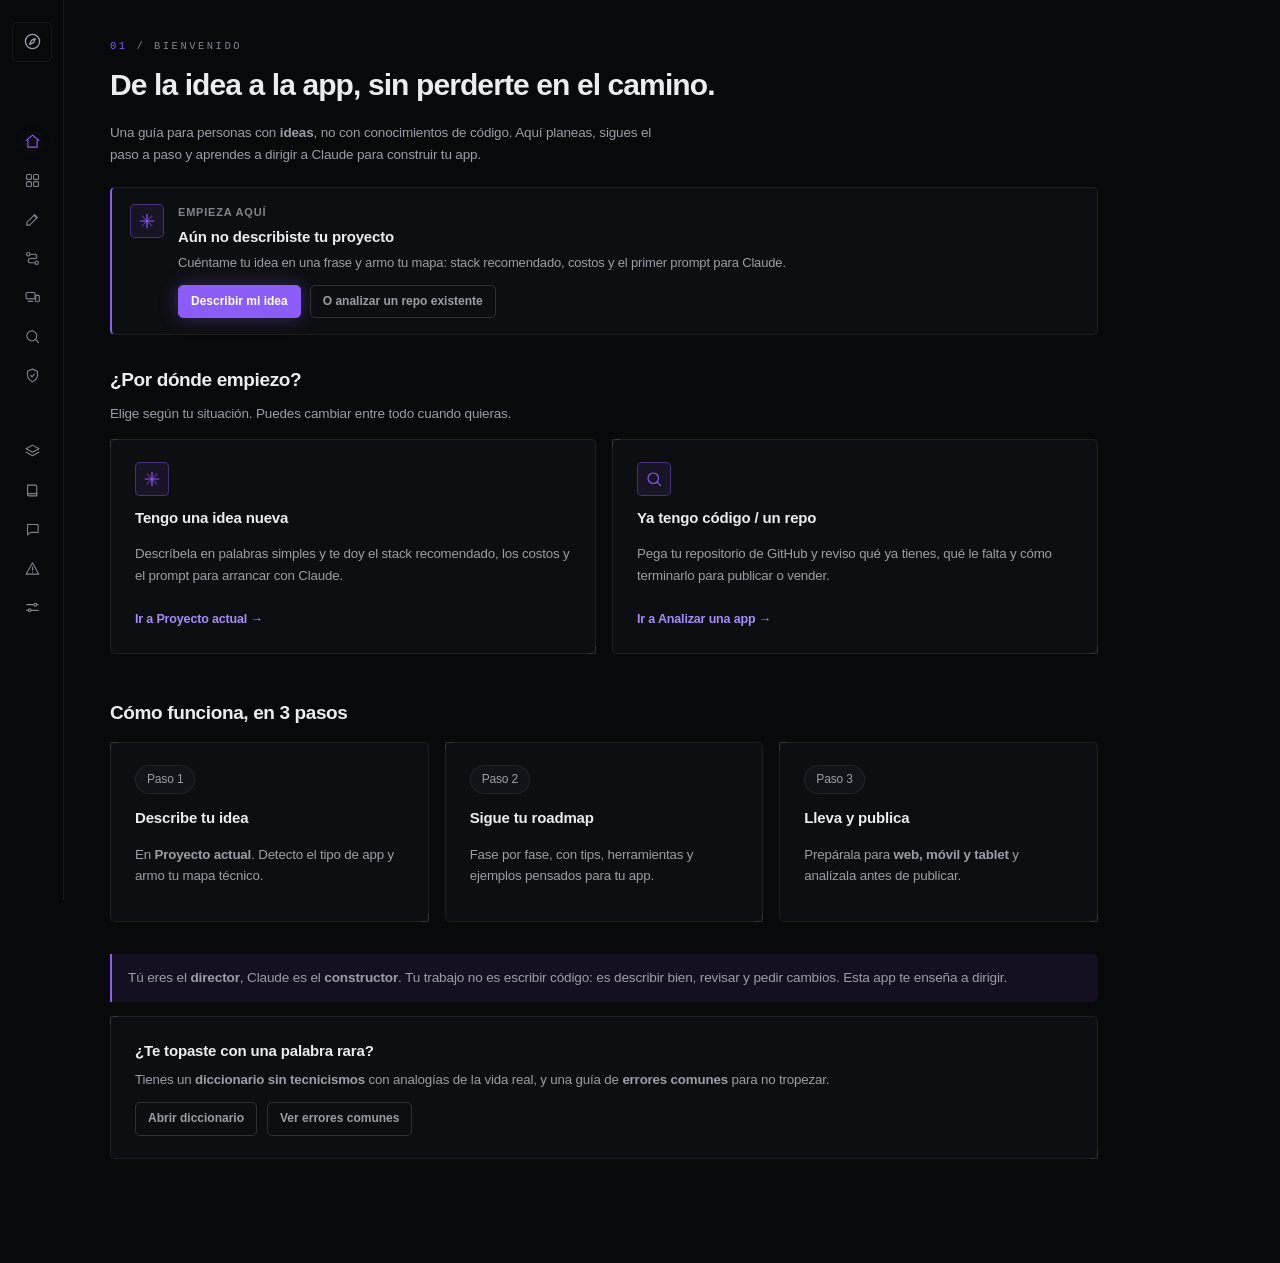
==== commit 8336ff38: "Auditoría: arregla críticos, medios y nits de calidad/a11y/seguridad Críticos: - Riel ya no salta al" ====
--- a/index.html
+++ b/index.html
@@ -4,12 +4,19 @@
 <meta charset="UTF-8">
 <meta name="viewport" content="width=device-width, initial-scale=1.0, viewport-fit=cover">
 <title>Mapa de Apps · Tu copiloto de vibecoding</title>
+<meta name="description" content="Tu mapa y traductor entre ideas y código: planea, construye y publica tu app con la ayuda de Claude, sin saber programar.">
+<meta property="og:title" content="Mapa de Apps · Tu copiloto de vibecoding">
+<meta property="og:description" content="De la idea a la app, sin perderte en el camino. Stack recomendado, costos, roadmap y prompts para Claude.">
+<meta property="og:type" content="website">
+<meta property="og:image" content="icon-512.png">
+<meta name="twitter:card" content="summary">
 <link rel="manifest" href="manifest.webmanifest">
 <meta name="theme-color" content="#08090b" id="theme-color-meta">
 <meta name="apple-mobile-web-app-capable" content="yes">
 <meta name="apple-mobile-web-app-status-bar-style" content="black-translucent">
 <meta name="apple-mobile-web-app-title" content="Mapa de Apps">
 <link rel="apple-touch-icon" href="icon-192.png">
+<link rel="icon" type="image/svg+xml" href="icon.svg">
 <link rel="icon" type="image/png" href="icon-192.png">
 <link rel="stylesheet" href="styles.css">
 </head>
@@ -83,6 +90,7 @@
         <p style="font-size:13.3px;margin:4px 0 0">Tienes un <b>diccionario sin tecnicismos</b> con analogías de la vida real, y una guía de <b>errores comunes</b> para no tropezar.</p>
         <div class="row" style="margin-top:12px"><button class="btn ghost sm" data-go="diccionario">Abrir diccionario</button><button class="btn ghost sm" data-go="errores">Ver errores comunes</button></div>
       </div>
+      <div id="supportSlot"></div>
     </section>
 
     <!-- DASHBOARD -->
@@ -114,51 +122,51 @@
 
       <div class="card">
         <div class="form-sec">Lo esencial</div>
-        <label>1 · ¿Qué hace tu app, en una frase? <span style="color:var(--bad)">*</span></label>
+        <label for="f_que">1 · ¿Qué hace tu app, en una frase? <span style="color:var(--bad)">*</span></label>
         <input id="f_que" placeholder="Ej: una app donde la gente apunta los libros que leyó y les pone nota">
         <div class="hint">Habla como se lo contarías a un amigo. (Esto también ayuda a detectar tu tipo de app.)</div>
-        <label>2 · ¿Qué problema resuelve o por qué la haces?</label>
+        <label for="f_problema">2 · ¿Qué problema resuelve o por qué la haces?</label>
         <input id="f_problema" placeholder="Ej: olvido qué libros ya leí y cuáles me gustaron">
         <div class="hint">Tener claro el "para qué" evita construir cosas que no sirven.</div>
-        <label>3 · ¿Quién la va a usar?</label>
+        <label for="f_quien">3 · ¿Quién la va a usar?</label>
         <input id="f_quien" placeholder="Ej: yo y mis amigos lectores / clientes de mi negocio / cualquiera">
 
         <div class="form-sec">Cómo debe funcionar</div>
         <div class="grid g2">
-          <div><label>4 · ¿Dónde la quieres usar?</label>
+          <div><label for="f_donde">4 · ¿Dónde la quieres usar?</label>
             <select id="f_donde"><option value="web">En el navegador (web)</option><option value="movil">En el celular (app móvil)</option><option value="ambos">En ambos</option><option value="nose">No estoy seguro</option></select></div>
-          <div><label>5 · ¿Necesita guardar información?</label>
+          <div><label for="f_datos">5 · ¿Necesita guardar información?</label>
             <select id="f_datos"><option value="no">No, solo muestra/calcula</option><option value="local">Sí, solo en mi dispositivo</option><option value="nube">Sí, varias personas y desde cualquier lado</option></select></div>
         </div>
         <div class="grid g2">
-          <div><label>6 · ¿Necesita iniciar sesión (cuentas)?</label>
+          <div><label for="f_login">6 · ¿Necesita iniciar sesión (cuentas)?</label>
             <select id="f_login"><option value="no">No</option><option value="si">Sí, usuario y contraseña</option><option value="nose">No lo sé todavía</option></select></div>
-          <div><label>7 · ¿Qué tan grande la imaginas?</label>
+          <div><label for="f_escala">7 · ¿Qué tan grande la imaginas?</label>
             <select id="f_escala"><option value="hobby">Pequeña / personal</option><option value="negocio">Negocio / varios usuarios</option><option value="grande">Grande / quiero que crezca</option></select></div>
         </div>
-        <label>8 · Funciones que imaginas (las que quieras)</label>
+        <label for="f_func">8 · Funciones que imaginas (las que quieras)</label>
         <textarea id="f_func" placeholder="Ej: lista, buscador, subir fotos, notificaciones, compartir, chat en tiempo real, pagos..."></textarea>
-        <label>9 · ¿Conecta con servicios externos? <span style="color:var(--ink-dim)">(opcional)</span></label>
+        <label for="f_integraciones">9 · ¿Conecta con servicios externos? <span style="color:var(--ink-dim)">(opcional)</span></label>
         <input id="f_integraciones" placeholder="Ej: pagos (Stripe), mapas, enviar correos, login con Google, IA...">
         <div class="hint">Las "integraciones" son servicios de terceros que tu app usa. Saberlo desde el inicio ahorra rehacer.</div>
-        <label>10 · ¿Maneja datos delicados?</label>
+        <label for="f_sensibles">10 · ¿Maneja datos delicados?</label>
         <select id="f_sensibles"><option value="no">No</option><option value="personales">Sí, datos personales (nombres, correos, direcciones)</option><option value="pagos">Sí, pagos o datos financieros</option><option value="salud">Sí, salud u otros datos muy sensibles</option></select>
         <div class="hint">Esto cambia las medidas de seguridad y privacidad necesarias.</div>
 
         <details class="form-collapse">
         <summary class="form-sec">Diseño y contexto <span class="form-sec-opt">opcional</span> <span class="chev">›</span></summary>
         <div class="grid g2">
-          <div><label>11 · Estilo visual que te gusta</label>
+          <div><label for="f_estilo">11 · Estilo visual que te gusta</label>
             <select id="f_estilo"><option value="auto">Que Claude proponga</option><option value="minimal">Minimalista y limpio</option><option value="moderno">Moderno / tech</option><option value="colorido">Colorido y divertido</option><option value="elegante">Elegante / premium</option><option value="corporativo">Serio / corporativo</option></select></div>
-          <div><label>12 · ¿Cómo se sostiene? <span style="color:var(--ink-dim)">(opcional)</span></label>
+          <div><label for="f_monetiza">12 · ¿Cómo se sostiene? <span style="color:var(--ink-dim)">(opcional)</span></label>
             <select id="f_monetiza"><option value="no">No aplica / proyecto personal</option><option value="gratis">Gratis (sin cobrar)</option><option value="pago-unico">Pago único</option><option value="suscripcion">Suscripción mensual</option><option value="anuncios">Anuncios</option><option value="comision">Comisión por venta</option></select></div>
         </div>
-        <label>13 · Apps o webs que te gustan como referencia <span style="color:var(--ink-dim)">(opcional)</span></label>
+        <label for="f_inspiracion">13 · Apps o webs que te gustan como referencia <span style="color:var(--ink-dim)">(opcional)</span></label>
         <input id="f_inspiracion" placeholder="Ej: me gusta cómo se ve Notion / la simpleza de Apple Notes">
         <div class="grid g2">
-          <div><label>14 · Presupuesto</label>
+          <div><label for="f_presupuesto">14 · Presupuesto</label>
             <select id="f_presupuesto"><option value="gratis">Solo herramientas gratis</option><option value="poco">Poco (unos pocos US$/mes)</option><option value="flexible">Flexible si vale la pena</option></select></div>
-          <div><label>15 · ¿Para cuándo lo quieres?</label>
+          <div><label for="f_plazo">15 · ¿Para cuándo lo quieres?</label>
             <select id="f_plazo"><option value="sin-prisa">Sin prisa / aprendiendo</option><option value="semanas">En unas semanas</option><option value="pronto">Lo antes posible</option></select></div>
         </div>
         </details>
@@ -169,7 +177,7 @@
       <div class="card">
         <h3><span class="i"><svg viewBox="0 0 24 24"><path d="M6 3.5h8L19 8v12.5H6z"/><path d="M14 3.5V8h5"/><path d="M9 13h6M9 16.5h4"/></svg></span>Notas del proyecto</h3>
         <p style="font-size:12.5px;margin:0 0 4px">Apunta ideas, links, decisiones o lo que Claude te explique. Se guarda solo, en este proyecto.</p>
-        <textarea id="f_notes" style="min-height:120px" placeholder="Ej: Claude me recomendó empezar por la pantalla de lista. Pendiente: decidir colores. Link al diseño: ..."></textarea>
+        <textarea id="f_notes" aria-label="Notas del proyecto" style="min-height:120px" placeholder="Ej: Claude me recomendó empezar por la pantalla de lista. Pendiente: decidir colores. Link al diseño: ..."></textarea>
       </div>
 
       <div class="out" id="projOut">
@@ -209,10 +217,11 @@
         <button class="an-mode" data-mode="otro">Web en vivo / carpeta local</button>
       </div>
       <div id="anGithub">
+        <div class="card" id="ghConnect"></div>
         <div class="card">
-          <label>Enlace del repositorio (público)</label>
+          <label for="anUrl">Enlace del repositorio</label>
           <input id="anUrl" placeholder="https://github.com/usuario/mi-proyecto">
-          <div class="hint">Funciona con repos públicos. Ej: <code>https://github.com/facebook/react</code> o solo <code>usuario/repo</code>.</div>
+          <div class="hint">Pega un enlace de GitHub (o <code>usuario/repo</code>), o conéctate arriba para elegir de tu lista. Repos públicos sin conectar; públicos y privados al conectar.</div>
           <div class="row" style="margin-top:14px"><button class="btn" id="anBtn"><span class="i"><svg viewBox="0 0 24 24"><circle cx="11" cy="11" r="7"/><path d="M20.5 20.5 16.5 16.5"/></svg></span> Analizar repositorio</button><button class="btn ghost" id="anSaveBtn"><span class="i"><svg viewBox="0 0 24 24"><path d="M6 4.5h9L18.5 8v11.5H6z"/><path d="M9 4.5V9h6"/><rect x="9" y="13" width="6" height="6.5"/></svg></span> Guardar enlace</button></div>
           <div id="anSaved" style="margin-top:14px"></div>
         </div>
@@ -239,10 +248,11 @@
       </div>
 
       <div id="secAuditar">
+        <div class="card" id="ghConnectSec"></div>
         <div class="card">
-          <label>Enlace del repositorio (público)</label>
+          <label for="secUrl">Enlace del repositorio</label>
           <input id="secUrl" placeholder="https://github.com/usuario/mi-proyecto">
-          <div class="hint">Reviso el código en busca de secretos filtrados, dependencias riesgosas y prácticas inseguras. Solo lectura; no modifico nada.</div>
+          <div class="hint">Pega un enlace de GitHub (o <code>usuario/repo</code>), o conéctate arriba para elegir de tu lista. Reviso el código en busca de secretos filtrados, dependencias riesgosas y prácticas inseguras. Solo lectura; no modifico nada.</div>
           <div class="row" style="margin-top:14px"><button class="btn" id="secBtn"><span class="i"><svg viewBox="0 0 24 24"><path d="M12 3l7 3v6c0 4-3 6.5-7 9-4-2.5-7-5-7-9V6z"/><path d="M9.5 12l1.8 1.8 3.5-3.6"/></svg></span> Auditar seguridad</button></div>
         </div>
         <div id="secResult" style="display:none"></div>
@@ -292,7 +302,7 @@
       <div class="eyebrow"><b>09</b> / Traductor</div>
       <h1>Diccionario sin tecnicismos</h1>
       <p class="lead">Cada palabra rara explicada con una analogía de la vida real.</p>
-      <div class="search"><input id="dictSearch" placeholder="Busca un término..."></div>
+      <div class="search"><input id="dictSearch" aria-label="Buscar término en el diccionario" placeholder="Busca un término..."></div>
       <div class="grid g2" id="dictGrid"></div>
       <p id="dictEmpty" style="display:none;color:var(--ink-dim)">No lo encontré. Pídeselo a Claude: "explícame qué es ___ como si tuviera 10 años".</p>
     </section>
@@ -332,8 +342,8 @@
         <div class="segrow">
           <button class="sw" data-pref="accent" data-val="violeta" style="--sw:#8b5cf6" title="Violeta"></button>
           <button class="sw" data-pref="accent" data-val="cian" style="--sw:#06b6d4" title="Cian"></button>
-          <button class="sw" data-pref="accent" data-val="verde" style="--sw:#10b981" title="Verde"></button>
-          <button class="sw" data-pref="accent" data-val="ambar" style="--sw:#f59e0b" title="Ámbar"></button>
+          <button class="sw" data-pref="accent" data-val="verde" style="--sw:#059669" title="Verde"></button>
+          <button class="sw" data-pref="accent" data-val="ambar" style="--sw:#d97706" title="Ámbar"></button>
           <button class="sw" data-pref="accent" data-val="rosa" style="--sw:#ec4899" title="Rosa"></button>
         </div>
         <label>Intensidad del glow</label>
@@ -358,8 +368,12 @@
     </section>
   </main>
 </div>
-<div class="toast" id="toast">Copiado ✓</div>
+<div class="toast" id="toast" role="status" aria-live="polite">Copiado ✓</div>
 
 <script src="app.js"></script>
+<!-- Analítica de Vercel (visitas + velocidad). Mismo origen, compatible con el CSP.
+     Recuerda activar "Web Analytics" y "Speed Insights" en el panel de Vercel del proyecto. -->
+<script defer src="/_vercel/insights/script.js"></script>
+<script defer src="/_vercel/speed-insights/script.js"></script>
 </body>
 </html>
--- a/styles.css
+++ b/styles.css
@@ -11,7 +11,7 @@
   [data-theme="dark"]{
     --bg:#08090b; --bg-soft:#0b0c0f; --panel:#0d0e11; --panel-2:#121318;
     --line:rgba(255,255,255,.07); --line-soft:rgba(255,255,255,.045); --line-strong:rgba(255,255,255,.14);
-    --ink:#ededf0; --ink-soft:#9b9ea6; --ink-dim:#5c5f66;
+    --ink:#ededf0; --ink-soft:#9b9ea6; --ink-dim:#80838b;
     --brand:var(--accent); --brand-2:#a78bfa;
     --ok:#3eb46c; --warn:#d9a425; --bad:#e06363; --gold:#d9a425;
     --code-ink:#c9cdd6;
@@ -19,7 +19,7 @@
   [data-theme="light"]{
     --bg:#fafafa; --bg-soft:#f6f6f7; --panel:#ffffff; --panel-2:#f4f4f5;
     --line:rgba(0,0,0,.09); --line-soft:rgba(0,0,0,.055); --line-strong:rgba(0,0,0,.18);
-    --ink:#18181b; --ink-soft:#52525b; --ink-dim:#a1a1aa;
+    --ink:#18181b; --ink-soft:#52525b; --ink-dim:#6b6b73;
     --brand:var(--accent); --brand-2:#7c3aed;
     --ok:#15803d; --warn:#a16207; --bad:#b91c1c; --gold:#a16207;
     --code-ink:#3f3f46;
@@ -38,7 +38,7 @@
   a{color:var(--ink);text-decoration:none}
   .wrap{display:grid;grid-template-columns:64px 1fr;min-height:100vh;transition:grid-template-columns var(--t)}
   .wrap.exp{grid-template-columns:230px 1fr}
-  .wrap:focus-within{grid-template-columns:230px 1fr}
+  .wrap:has(aside:focus-within){grid-template-columns:230px 1fr}
   .wrap.exp aside{overflow-y:auto}
   aside{position:sticky;top:0;height:100vh;overflow:hidden;background:var(--bg);border-right:1px solid var(--line);padding:18px 12px;display:flex;flex-direction:column}
   aside{padding-left:max(12px,env(safe-area-inset-left))}
@@ -46,32 +46,32 @@
   .logo{width:40px;height:40px;border-radius:var(--r);flex:none;display:grid;place-items:center;border:1px solid var(--line);color:var(--ink-soft);background:transparent}
   .logo svg{width:19px;height:19px}
   .brand-txt{opacity:0;transition:opacity var(--t);white-space:nowrap}
-  .wrap.exp .brand-txt,.wrap:focus-within .brand-txt{opacity:1}
+  .wrap.exp .brand-txt,.wrap:has(aside:focus-within) .brand-txt{opacity:1}
   .brand b{font-size:13.5px;display:block;font-weight:600;letter-spacing:-.02em}
   .brand span{font-size:10.5px;color:var(--ink-dim)}
   nav{display:flex;flex-direction:column;gap:1px}
   .nav-h{font-family:var(--mono);font-size:9px;text-transform:uppercase;letter-spacing:2px;color:var(--ink-dim);margin:16px 11px 6px;white-space:nowrap;opacity:0;transition:opacity var(--t)}
-  .wrap.exp .nav-h,.wrap:focus-within .nav-h{opacity:1}
+  .wrap.exp .nav-h,.wrap:has(aside:focus-within) .nav-h{opacity:1}
   .nav-b{display:flex;align-items:center;gap:12px;width:100%;text-align:left;cursor:pointer;background:transparent;border:0;color:var(--ink-dim);font:inherit;font-size:12.5px;padding:9px 11px;border-radius:var(--r);white-space:nowrap;transition:color var(--t),background var(--t)}
   /* sin números en el menú: los iconos no se desplazan ni colapsado ni expandido */
   .nav-b .num{display:none}
   .nav-b .lbl{opacity:0;transition:opacity var(--t)}
-  .wrap.exp .nav-b .num,.wrap.exp .nav-b .lbl,.wrap:focus-within .nav-b .num,.wrap:focus-within .nav-b .lbl{opacity:1}
+  .wrap.exp .nav-b .num,.wrap.exp .nav-b .lbl,.wrap:has(aside:focus-within) .nav-b .num,.wrap:has(aside:focus-within) .nav-b .lbl{opacity:1}
   .nav-b .ic{width:18px;height:18px;flex:none;display:grid;place-items:center;color:inherit}
   .nav-b .ic svg{width:var(--rail-ic,17px);height:var(--rail-ic,17px);display:block}
   .nav-b:hover{color:var(--ink-soft);background:var(--panel-2)}
   .nav-b.on{color:var(--ink)}
   .nav-b.on .ic{color:var(--accent);filter:drop-shadow(0 0 6px var(--accent-glow))}
   .side-active{margin:14px 9px 0;font-size:10.5px;color:var(--ink-dim);white-space:nowrap;overflow:hidden;text-overflow:ellipsis;opacity:0;transition:opacity var(--t)}
-  .wrap.exp .side-active,.wrap:focus-within .side-active{opacity:1}
+  .wrap.exp .side-active,.wrap:has(aside:focus-within) .side-active{opacity:1}
   .side-active b{color:var(--ink-soft);display:block;font-size:12px;margin-top:2px;font-weight:500}
   .side-foot{margin:14px 9px 6px;font-size:10.5px;color:var(--ink-dim);border-top:1px solid var(--line);padding-top:12px;white-space:normal;opacity:0;transition:opacity var(--t)}
-  .wrap.exp .side-foot,.wrap:focus-within .side-foot{opacity:1}
+  .wrap.exp .side-foot,.wrap:has(aside:focus-within) .side-foot{opacity:1}
   .theme-btn{display:flex;align-items:center;gap:12px;width:100%;margin-top:auto;border:1px solid var(--line);background:transparent;color:var(--ink-dim);font:inherit;font-size:11.5px;padding:9px 11px;border-radius:var(--r);cursor:pointer;white-space:nowrap;transition:color var(--t),border-color var(--t)}
   .theme-btn:hover{color:var(--ink-soft);border-color:var(--line-strong)}
   .theme-btn .i{width:15px;height:15px;flex:none}
   .theme-btn .lbl{opacity:0;transition:opacity var(--t)}
-  .wrap.exp .theme-btn .lbl,.wrap:focus-within .theme-btn .lbl{opacity:1}
+  .wrap.exp .theme-btn .lbl,.wrap:has(aside:focus-within) .theme-btn .lbl{opacity:1}
   main{padding:38px 46px 90px;max-width:1080px}
   main{padding-left:max(46px,env(safe-area-inset-left));padding-right:max(46px,env(safe-area-inset-right))}
   @media(min-width:1300px){main{margin-inline:auto}}
@@ -175,10 +175,11 @@
   .why{font-size:13.3px;color:var(--ink-soft);margin:8px 0 0} .why b{color:var(--ink)}
   .pclist{display:flex;gap:26px;flex-wrap:wrap;margin-top:10px;font-size:12.5px} .pclist ul{margin:4px 0 0;padding-left:16px} .pclist li{margin:2px 0;color:var(--ink-soft)}
   .pclist .pch{font-weight:700;font-size:11px;text-transform:uppercase} .pclist .pro .pch{color:var(--ok)} .pclist .con .pch{color:var(--bad)}
+  #costCard{overflow-x:auto}
   .cost{border-collapse:collapse;width:100%;font-size:13.3px;margin-top:6px}
   .cost th,.cost td{border:1px solid var(--line);padding:9px 11px;text-align:left} .cost th{background:var(--panel-2);color:var(--ink);font-size:12px}
   .cost td:last-child{color:var(--ok);font-weight:600;white-space:nowrap} .cost .tot td{background:var(--accent-soft);font-weight:700;color:var(--ink)}
-  .callout{border-left:2px solid var(--brand);background:var(--accent-soft);padding:13px 16px;border-radius:0 8px 8px 0;margin:14px 0;font-size:13.6px;color:var(--ink-soft)}
+  .callout{border-left:2px solid var(--brand);background:var(--accent-soft);padding:13px 16px;border-radius:0 var(--r) var(--r) 0;margin:14px 0;font-size:13.6px;color:var(--ink-soft)}
   .startpath{cursor:pointer;transition:.15s;position:relative}
   .startpath:hover{border-color:color-mix(in srgb,var(--accent) 40%,transparent);transform:translateY(-2px)}
   .startpath .sp-ic{width:34px;height:34px;border-radius:var(--r);display:grid;place-items:center;background:var(--accent-soft);border:1px solid color-mix(in srgb,var(--accent) 40%,transparent);color:var(--brand);margin-bottom:10px}
@@ -194,7 +195,7 @@
   .nextstep .miniprog .progwrap{margin:5px 0 0}
   .ns-sec{display:flex;align-items:center;gap:9px;margin-top:12px;padding:9px 12px;border:1px solid var(--line);border-left-width:2px;border-radius:var(--r);background:var(--bg-soft);font-size:12.7px}
   .ns-sec .i{width:16px;height:16px;flex:none}
-  .toast{position:fixed;bottom:max(24px,calc(env(safe-area-inset-bottom) + 12px));left:50%;transform:translateX(-50%) translateY(20px);opacity:0;background:var(--panel);color:var(--ink);border:1px solid var(--ok);font-family:var(--mono);font-size:12px;letter-spacing:.5px;padding:9px 18px;border-radius:var(--r);transition:.25s;pointer-events:none;z-index:50}
+  .toast{position:fixed;bottom:max(24px,calc(env(safe-area-inset-bottom) + 12px));left:50%;transform:translateX(-50%) translateY(20px);opacity:0;background:var(--panel);color:var(--ink);border:1px solid var(--ok);font-family:var(--mono);font-size:12px;letter-spacing:.5px;padding:9px 18px;border-radius:var(--r);transition:.25s;pointer-events:none;z-index:50;max-width:min(90vw,420px);white-space:normal;text-align:center;line-height:1.45}
   .toast.show{opacity:1;transform:translateX(-50%) translateY(0)}
   .out{display:none}.out.show{display:block;animation:fade .4s}
   .kv{display:grid;grid-template-columns:130px 1fr;gap:6px 14px;font-size:13.5px;margin-top:6px} .kv dt{color:var(--ink-dim)}.kv dd{margin:0;color:var(--ink)}
@@ -202,7 +203,7 @@
   .progbar{height:100%;width:0;background:var(--ink-soft);transition:width .4s}
   .typetag{display:inline-flex;gap:6px;align-items:center;font-size:12px;background:var(--panel-2);border:1px solid var(--line);border-radius:var(--r);padding:4px 12px;color:var(--brand-2);font-weight:600}
   .mtop{display:none;margin-bottom:18px;align-items:center}
-  .mtop-logo{display:none;width:28px;height:28px;border-radius:var(--r);flex:none;display:grid;place-items:center;border:1px solid var(--line);color:var(--ink-soft);background:transparent;margin-right:auto}
+  .mtop-logo{display:none;width:28px;height:28px;border-radius:var(--r);flex:none;place-items:center;border:1px solid var(--line);color:var(--ink-soft);background:transparent;margin-right:auto}
   .mtop-logo svg{width:14px;height:14px}
   .hamburger{display:none;width:32px;height:32px;border:1px solid var(--line);background:transparent;color:var(--ink);border-radius:var(--r);cursor:pointer;flex:none;padding:0}
   .hamburger .i{width:18px;height:18px}
@@ -227,9 +228,9 @@
   .chk .cl b{color:var(--ink)} .chk .cl .ev{font-size:12.3px;color:var(--ink-dim)} .chk .cl .tp{font-size:12.5px;color:var(--brand-2);margin-top:2px}
   .ph-roll{display:flex;align-items:center;gap:10px;padding:8px 0}
   .ph-roll .pi{width:24px;text-align:center} .ph-roll .bar{flex:1;height:2px;background:var(--line);border:0;border-radius:1px;overflow:hidden} .ph-roll .bar i{display:block;height:100%}
-  .miss{border-left:2px solid var(--bad);background:transparent;border-radius:0 8px 8px 0;padding:11px 14px;margin:9px 0;font-size:13.3px;color:var(--ink-soft)}
+  .miss{border-left:2px solid var(--bad);background:transparent;border-radius:0 var(--r) var(--r) 0;padding:11px 14px;margin:9px 0;font-size:13.3px;color:var(--ink-soft)}
   .miss>b{color:var(--ink)}
-  .win{border-left:2px solid var(--ok);background:transparent;border-radius:0 8px 8px 0;padding:7px 13px;margin:6px 0;font-size:13.3px;color:var(--ink-soft)}
+  .win{border-left:2px solid var(--ok);background:transparent;border-radius:0 var(--r) var(--r) 0;padding:7px 13px;margin:6px 0;font-size:13.3px;color:var(--ink-soft)}
   .fixbox{margin-top:9px;border:1px solid var(--line);border-radius:var(--r);background:var(--bg-soft);overflow:hidden}
   .fixbox .fh{font-size:11px;font-weight:600;letter-spacing:.5px;text-transform:uppercase;color:var(--brand-2);padding:8px 12px;border-bottom:1px solid var(--line-soft);display:flex;align-items:center;gap:7px}
   .fixopt{padding:9px 12px;border-bottom:1px solid var(--line-soft);font-size:13px}
@@ -290,6 +291,20 @@
   .chip .cx{cursor:pointer;display:grid;place-items:center;width:18px;height:18px;border-radius:50%;color:var(--ink-dim);flex:none}
   .chip .cx:hover{color:var(--bad);background:color-mix(in srgb,var(--bad) 12%,transparent)}
   .chip .cx .i{width:12px;height:12px}
+  /* lista de repos al conectar GitHub */
+  .gh-repolist{display:flex;flex-direction:column;gap:6px;max-height:280px;overflow-y:auto;margin-top:4px}
+  .gh-repo{display:flex;flex-direction:column;gap:2px;text-align:left;width:100%;background:var(--bg-soft);border:1px solid var(--line);border-radius:var(--r);padding:8px 12px;cursor:pointer;transition:.15s}
+  .gh-repo:hover{border-color:color-mix(in srgb,var(--accent) 45%,transparent);background:var(--accent-soft)}
+  .gh-repo .gr-name{font-size:13px;font-weight:500;color:var(--ink);display:flex;align-items:center;gap:8px}
+  .gh-repo .gr-priv{font-size:9.5px;font-weight:600;letter-spacing:.4px;text-transform:uppercase;color:var(--ink-dim);border:1px solid var(--line);border-radius:var(--r);padding:0 6px}
+  .gh-repo .gr-desc{font-size:11.5px;color:var(--ink-dim);overflow:hidden;text-overflow:ellipsis;white-space:nowrap}
+  /* botón de apoyo / venta */
+  .support-card{display:flex;align-items:center;gap:16px;flex-wrap:wrap;border-color:color-mix(in srgb,var(--accent) 28%,var(--line))}
+  .support-card .sup-ic{width:42px;height:42px;border-radius:var(--r);flex:none;display:grid;place-items:center;background:var(--accent-soft);border:1px solid color-mix(in srgb,var(--accent) 40%,transparent);color:var(--brand)}
+  .support-card .sup-ic .i{width:21px;height:21px}
+  .support-card .sup-tx{flex:1;min-width:180px}
+  .support-card .sup-tx h3{margin:0}
+  .support-card .sup-btn{flex:none;text-decoration:none}
   .markbtn{display:inline-flex;align-items:center;gap:6px;margin-top:9px;cursor:pointer;font:inherit;font-size:12px;font-weight:600;color:var(--ink-soft);background:transparent;border:1px solid var(--line);border-radius:var(--r);padding:5px 11px;transition:.15s}
   .markbtn .i{width:14px;height:14px}
   .markbtn:hover{border-color:color-mix(in srgb,var(--ok) 45%,transparent);color:var(--ok)}
@@ -354,3 +369,8 @@
   .kb-row{display:flex;align-items:center;gap:10px;margin:7px 0;color:var(--ink-soft)}
   .kb-row span{margin-left:auto;text-align:right}
   .kb-card kbd{font-family:var(--mono);font-size:11px;background:var(--panel-2);border:1px solid var(--line);border-bottom-width:2px;border-radius:5px;padding:2px 7px;color:var(--ink)}
+  /* ===== respeta a quien pidió menos movimiento ===== */
+  @media(prefers-reduced-motion:reduce){
+    *,*::before,*::after{animation-duration:.001ms !important;animation-iteration-count:1 !important;transition-duration:.001ms !important;scroll-behavior:auto !important}
+    .page{animation:none}
+  }
